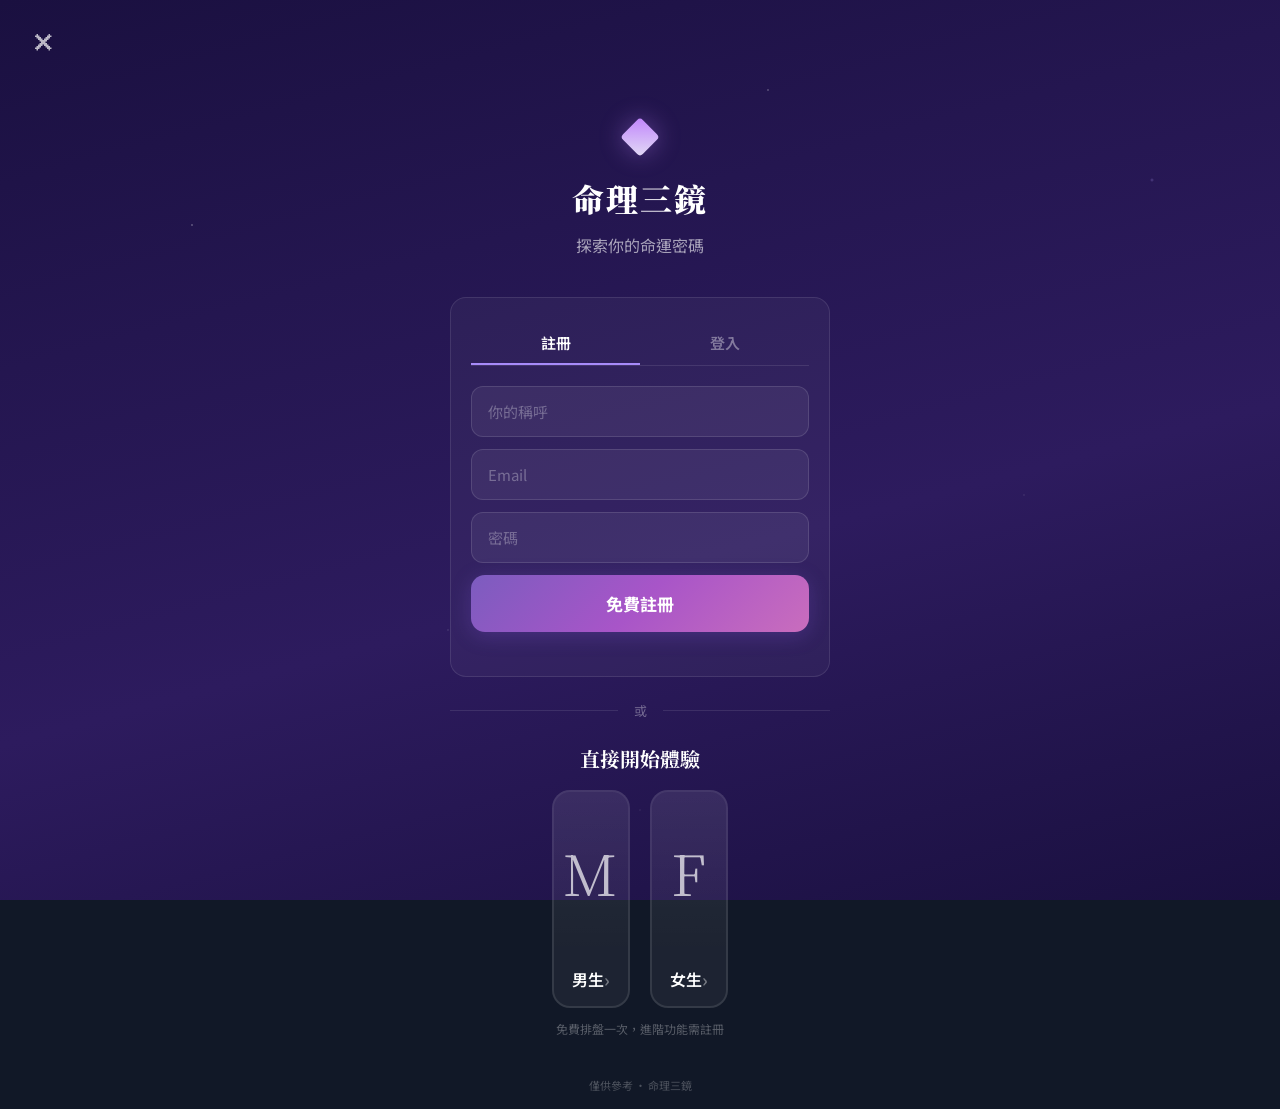
==== index.html @ 15473198 "Add password to auth, add 大運/流年 deep analysis options - Register: name + email + password (min 6 cha" ====
<!doctype html>
<html lang="zh-TW">
  <head>
    <meta charset="UTF-8" />
    <link rel="icon" href="data:image/svg+xml,<svg xmlns='http://www.w3.org/2000/svg' viewBox='0 0 100 100'><text y='.9em' font-size='90'>✦</text></svg>" />
    <meta name="viewport" content="width=device-width, initial-scale=1.0" />
    <title>命理三鏡 — 引導模式測試</title>
    <script type="module" crossorigin src="./assets/wizard-9qlATmD0.js"></script>
    <link rel="stylesheet" crossorigin href="./assets/wizard-CxkNSpQx.css">
  </head>
  <body>
    <div id="wizard-root"></div>
  </body>
</html>
---- assets/wizard-CxkNSpQx.css ----
@import "https://fonts.googleapis.com/css2?family=Noto+Serif+TC:wght@400;600;700;900&family=Noto+Sans+TC:wght@300;400;500;700&display=swap";*,:before,:after{box-sizing:border-box;margin:0;padding:0}:root{--bg:#111827;--surface:#161e30e6;--surface2:#1c253acc;--surface3:#232d41b3;--border:#94856926;--border-hover:#9485694d;--border-active:#c4af8266;--gold:#c4af82;--gold-light:#ddd0a8;--gold-dark:#8a7c5a;--text:#d6d0c4;--text-dim:#a09888;--text-muted:#706860;--text-faint:#4d463e;--teal:#7a9e8e;--red:#c97070;--purple:#8e7eaa;--font-serif:"Noto Serif TC", serif;--font-sans:"Noto Sans TC", sans-serif}body{font-family:var(--font-sans);background:var(--bg);color:var(--text);min-height:100vh;overflow-x:hidden}#root{background:linear-gradient(170deg,#111827 0%,#151c2c 50%,#18202e 100%);min-height:100vh}button{font-family:var(--font-sans);cursor:pointer}textarea,input{font-family:var(--font-sans)}@keyframes spin{to{transform:rotate(360deg)}}@keyframes pulse{0%,to{opacity:.6}50%{opacity:1}}@keyframes barMove{0%{left:-30%}to{left:100%}}@keyframes fadeIn{0%{opacity:0;transform:translateY(16px)}to{opacity:1;transform:translateY(0)}}@keyframes float{0%,to{transform:translateY(0)}50%{transform:translateY(-6px)}}::-webkit-scrollbar{width:6px}::-webkit-scrollbar-track{background:0 0}::-webkit-scrollbar-thumb{background:#94856933;border-radius:3px}::-webkit-scrollbar-thumb:hover{background:#94856959}.wizard{flex-direction:column;min-height:100vh;display:flex;position:relative;overflow:hidden}.wizard-bg{z-index:0;background:linear-gradient(165deg,#1a1040 0%,#241650 30%,#2d1b5e 60%,#1a1040 100%);position:fixed;inset:0}.wizard-bg:before{content:"";pointer-events:none;background:radial-gradient(1.5px 1.5px at 15% 25%,#fff6 0%,#0000 100%),radial-gradient(1px 1px at 35% 70%,#ffffff40 0%,#0000 100%),radial-gradient(1.5px 1.5px at 60% 10%,#ffffff59 0%,#0000 100%),radial-gradient(1px 1px at 80% 55%,#fff3 0%,#0000 100%),radial-gradient(1px 1px at 50% 90%,#ffffff26 0%,#0000 100%),radial-gradient(2px 2px at 90% 20%,#b4a0ff4d 0%,#0000 100%);position:absolute;inset:0}.wizard-header{z-index:1;justify-content:space-between;align-items:center;padding:16px 24px;display:flex;position:relative}.wizard-back{color:#ffffffb3;cursor:pointer;background:0 0;border:none;width:40px;padding:8px;font-size:24px;transition:color .2s}.wizard-back:hover{color:#fff}.wizard-logo{font-family:var(--font-serif);letter-spacing:6px;color:#fff;font-size:18px;font-weight:600}.wizard-menu{text-align:right;width:40px}.wizard-progress{z-index:1;justify-content:center;align-items:center;gap:0;padding:8px 40px 16px;display:flex;position:relative}.wizard-progress-track{background:#ffffff26;border-radius:2px;flex:1;max-width:400px;height:3px;position:relative;overflow:hidden}.wizard-progress-fill{background:linear-gradient(90deg,#a78bfa,#c084fc);border-radius:2px;height:100%;transition:width .5s;position:absolute;top:0;left:0}.wizard-progress-labels{justify-content:space-between;max-width:400px;margin:8px auto 0;padding:0 40px;display:flex}.wizard-progress-label{color:#fff6;font-size:11px;transition:color .3s}.wizard-progress-label.active{color:#ffffffd9}.wizard-step-counter{color:#ffffff80;background:#ffffff14;border-radius:12px;padding:3px 10px;font-size:12px;position:absolute;top:8px;right:40px}.wizard-content{z-index:1;flex-direction:column;flex:1;align-items:center;padding:24px;animation:.4s wizardFadeIn;display:flex;position:relative}@keyframes wizardFadeIn{0%{opacity:0;transform:translateY(20px)}to{opacity:1;transform:translateY(0)}}.wizard-question{font-family:var(--font-serif);color:#fff;text-align:center;margin-bottom:32px;font-size:24px;font-weight:700;line-height:1.5}.wizard-subtitle{color:#ffffff8c;text-align:center;margin-top:-20px;margin-bottom:28px;font-size:14px}.wizard-options{flex-direction:column;gap:12px;width:100%;max-width:500px;display:flex}.wizard-option{color:#fff;cursor:pointer;background:#ffffff0f;border:1.5px solid #ffffff1a;border-radius:14px;align-items:center;gap:14px;padding:16px 20px;font-size:16px;transition:all .25s;display:flex}.wizard-option:hover{background:#ffffff1a;border-color:#a08cff66}.wizard-option.selected{background:#7864dc26;border-color:#a08cff99;box-shadow:0 0 20px #7864dc26}.wizard-option-icon{text-align:center;flex-shrink:0;width:32px;font-size:22px}.wizard-option-text{flex:1;font-weight:500}.wizard-option-arrow{color:#ffffff4d;font-size:18px;transition:transform .2s}.wizard-option:hover .wizard-option-arrow{color:#fff9;transform:translate(3px)}.wizard-gender-cards{justify-content:center;gap:20px;max-width:500px;display:flex}.wizard-gender-card{cursor:pointer;background:#ffffff0d;border:2px solid #ffffff1a;border-radius:18px;flex:1;max-width:200px;transition:all .3s;overflow:hidden}.wizard-gender-card:hover{border-color:#a08cff80;transform:translateY(-2px)}.wizard-gender-card.selected{border-color:#a08cffb3;box-shadow:0 4px 24px #7864dc40}.wizard-gender-label{color:#fff;justify-content:space-between;align-items:center;padding:14px 18px;font-size:16px;font-weight:600;display:flex}.wizard-gender-label span:last-child{color:#fff6;font-size:18px}.wizard-date-row{justify-content:center;gap:12px;width:100%;max-width:400px;display:flex}.wizard-select-wrap{flex:1;position:relative}.wizard-select-wrap label{color:#ffffff73;text-align:center;margin-bottom:6px;font-size:12px;display:block}.wizard-select{color:#fff;text-align:center;cursor:pointer;appearance:none;background:#ffffff14;border:1.5px solid #ffffff26;border-radius:12px;width:100%;padding:14px 12px;font-size:16px;transition:border-color .2s}.wizard-select:focus{border-color:#a08cff80;outline:none}.wizard-select option{color:#fff;background:#2d1b5e}.wizard-hint{background:#ffffff0f;border-radius:12px;align-items:flex-start;gap:12px;width:100%;max-width:500px;margin-bottom:24px;padding:14px 18px;display:flex}.wizard-hint-icon{flex-shrink:0;font-size:28px}.wizard-hint-text{color:#ffffffa6;font-size:13px;line-height:1.6}.wizard-time-grid{grid-template-columns:repeat(3,1fr);gap:10px;width:100%;max-width:420px;display:grid}.wizard-time-btn{color:#fff;text-align:center;cursor:pointer;background:#ffffff0f;border:1.5px solid #ffffff1a;border-radius:12px;padding:14px 8px;font-size:14px;transition:all .2s}.wizard-time-btn:hover{background:#ffffff1a;border-color:#a08cff66}.wizard-time-btn.selected{background:#7864dc26;border-color:#a08cff99}.wizard-time-btn .shichen{font-size:16px;font-weight:600}.wizard-time-btn .hours{color:#fff6;margin-top:3px;font-size:11px}.wizard-cta{color:#fff;cursor:pointer;text-align:center;background:linear-gradient(135deg,#7c5cbf,#a855c8,#c96dbd);border:none;border-radius:14px;width:100%;max-width:500px;margin-top:auto;margin-bottom:24px;padding:16px;font-size:17px;font-weight:700;transition:all .3s;box-shadow:0 4px 20px #7850c84d}.wizard-cta:hover{transform:translateY(-1px);box-shadow:0 6px 30px #7850c873}.wizard-cta:disabled{opacity:.4;cursor:not-allowed;box-shadow:none;transform:none}.wizard-cta-secondary{color:#ffffff80;cursor:pointer;background:0 0;border:none;margin-bottom:16px;padding:12px;font-size:15px}.wizard-cta-secondary:hover{color:#fffc}.wizard-welcome{z-index:1;text-align:center;flex-direction:column;flex:1;align-items:center;padding:40px 24px 24px;display:flex;position:relative}.wizard-welcome-icon{margin-bottom:24px;font-size:48px;animation:4s ease-in-out infinite float}.wizard-welcome h1{font-family:var(--font-serif);color:#fff;letter-spacing:2px;margin-bottom:12px;font-size:32px;font-weight:900}.wizard-welcome .tagline{color:#fff9;margin-bottom:40px;font-size:16px}.wizard-badges{gap:16px;margin-bottom:48px;display:flex}.wizard-badge{color:#ffffffa6;background:#ffffff0f;border-radius:20px;align-items:center;gap:6px;padding:8px 16px;font-size:13px;display:flex}.wizard-badge-icon{color:#a78bfa;font-size:14px}.wizard-loading{text-align:center;flex-direction:column;justify-content:center;align-items:center;gap:24px;padding-top:80px;display:flex}.wizard-loading-anim{width:120px;height:120px;position:relative}.wizard-loading-ring{border:2px solid #a08cff26;border-top-color:#a78bfa;border-radius:50%;animation:1.5s linear infinite spin;position:absolute;inset:0}.wizard-loading-ring:nth-child(2){border-top-color:#c084fc;animation-duration:2s;animation-direction:reverse;inset:12px}.wizard-loading-ring:nth-child(3){border-top-color:#e879a8;animation-duration:2.5s;inset:24px}.wizard-loading-star{justify-content:center;align-items:center;font-size:28px;animation:2s ease-in-out infinite pulse;display:flex;position:absolute;inset:36px}.wizard-loading-text{color:#ffffffb3;font-size:16px;animation:2s ease-in-out infinite pulse}.wizard-loading-step{color:#fff6;font-size:13px}.wizard-result{width:100%;max-width:700px;margin:0 auto}.wizard-result-card{background:#ffffff0f;border:1px solid #ffffff1a;border-radius:16px;margin-bottom:16px;padding:24px;animation:.5s wizardFadeIn}.wizard-result-card h3{font-family:var(--font-serif);color:#c4b5fd;align-items:center;gap:8px;margin-bottom:16px;font-size:18px;display:flex}.wizard-result-text{color:#fffc;white-space:pre-wrap;font-size:15px;line-height:1.8}.wizard-result-actions{flex-wrap:wrap;gap:12px;margin-top:24px;display:flex}.wizard-result-btn{cursor:pointer;border-radius:12px;padding:12px 24px;font-size:14px;font-weight:600;transition:all .2s}.wizard-result-btn.primary{color:#fff;background:linear-gradient(135deg,#7c5cbf,#a855c8);border:none}.wizard-result-btn.secondary{color:#ffffffbf;background:#ffffff0f;border:1px solid #ffffff26}.wizard-result-btn:hover{transform:translateY(-1px)}.wizard-chat{box-sizing:border-box;width:100%;max-width:700px;margin:0 auto;overflow:hidden}.wizard-chat-messages{flex-direction:column;gap:12px;max-height:300px;margin-bottom:16px;padding:4px;display:flex;overflow-y:auto}.wizard-chat-msg{border-radius:14px;max-width:85%;padding:12px 16px;font-size:14px;line-height:1.6}.wizard-chat-msg.user{color:#fff;background:#7864dc33;border:1px solid #a08cff33;align-self:flex-end}.wizard-chat-msg.assistant{color:#ffffffd9;white-space:pre-wrap;background:#ffffff0f;border:1px solid #ffffff14;align-self:flex-start}.wizard-chat-input{box-sizing:border-box;gap:8px;width:100%;display:flex}.wizard-chat-input input{color:#fff;background:#ffffff0f;border:1.5px solid #ffffff1f;border-radius:12px;flex:1;min-width:0;padding:14px 18px;font-size:15px}.wizard-chat-input input:focus{border-color:#a08cff66;outline:none}.wizard-chat-input input::placeholder{color:#ffffff4d}.wizard-chat-input button{white-space:nowrap;color:#fff;cursor:pointer;background:linear-gradient(135deg,#7c5cbf,#a855c8);border:none;border-radius:12px;flex-shrink:0;padding:14px 20px;font-size:15px}.wizard-chat-input button:disabled{opacity:.4}.wizard-input{color:#fff;text-align:center;background:#ffffff14;border:1.5px solid #ffffff26;border-radius:12px;width:100%;max-width:400px;padding:14px 18px;font-size:16px}.wizard-input:focus{border-color:#a08cff80;outline:none}.wizard-input::placeholder{color:#ffffff4d}.wizard-system-cards{grid-template-columns:1fr 1fr;gap:12px;width:100%;max-width:420px;display:grid}.wizard-system-card{text-align:center;cursor:pointer;background:#ffffff0f;border:1.5px solid #ffffff1a;border-radius:14px;padding:20px 16px;transition:all .25s}.wizard-system-card:hover{background:#ffffff1a}.wizard-system-card.selected{background:#7864dc26;border-color:#a08cff99}.wizard-system-card .sys-icon{margin-bottom:8px;font-size:32px;display:block}.wizard-system-card .sys-name{color:#fff;font-size:15px;font-weight:600}.wizard-system-card .sys-desc{color:#fff6;margin-top:4px;font-size:11px}.wizard-confirm{width:100%;max-width:500px}.wizard-confirm-card{background:#ffffff0f;border:1px solid #ffffff1a;border-radius:16px;margin-bottom:24px;padding:24px}.wizard-confirm-row{border-bottom:1px solid #ffffff0f;justify-content:space-between;padding:10px 0;font-size:15px;display:flex}.wizard-confirm-row:last-child{border-bottom:none}.wizard-confirm-label{color:#ffffff73}.wizard-confirm-value{color:#fff;font-weight:600}.wizard-footer{z-index:1;text-align:center;color:#ffffff40;padding:16px;font-size:11px;position:relative}.mode-selector{z-index:1;flex-direction:column;justify-content:center;align-items:center;min-height:100vh;padding:40px 24px;display:flex;position:relative}.mode-selector-bg{z-index:0;background:linear-gradient(165deg,#111827 0%,#1a1040 50%,#151c2c 100%);position:fixed;inset:0}.mode-selector h1{font-family:var(--font-serif);color:#fff;z-index:1;margin-bottom:8px;font-size:28px;position:relative}.mode-selector .tagline{color:#ffffff80;z-index:1;margin-bottom:48px;font-size:14px;position:relative}.mode-cards{z-index:1;gap:24px;width:100%;max-width:600px;display:flex;position:relative}.mode-card{text-align:center;cursor:pointer;background:#ffffff0d;border:1.5px solid #ffffff1a;border-radius:20px;flex:1;padding:32px 24px;transition:all .3s}.mode-card:hover{background:#ffffff14;border-color:#a08cff66;transform:translateY(-4px)}.mode-card-icon{margin-bottom:16px;font-size:48px}.mode-card h3{font-family:var(--font-serif);color:#fff;margin-bottom:8px;font-size:18px}.mode-card p{color:#ffffff80;font-size:13px;line-height:1.6}.mode-card-tag{border-radius:12px;margin-top:16px;padding:4px 14px;font-size:11px;font-weight:600;display:inline-block}.mode-card-tag.classic{color:#7a9e8e;background:#7a9e8e26}.mode-card-tag.new{color:#a78bfa;background:#a08cff26}.mode-selector-logout{z-index:1;color:#ffffff59;cursor:pointer;background:0 0;border:none;margin-top:32px;font-size:13px;position:relative}.mode-selector-logout:hover{color:#fff9}.wizard-result-sections{flex-direction:column;gap:16px;display:flex}.wizard-section{background:#ffffff0d;border:1px solid #ffffff14;border-radius:16px;padding:20px 22px;animation:.4s both wizardFadeIn}.wizard-section:first-child{animation-delay:0s}.wizard-section:nth-child(2){animation-delay:80ms}.wizard-section:nth-child(3){animation-delay:.16s}.wizard-section:nth-child(4){animation-delay:.24s}.wizard-section:nth-child(5){animation-delay:.32s}.wizard-section-header{border-bottom:1px solid #ffffff14;margin-bottom:14px;padding-bottom:12px}.wizard-section-title{font-family:var(--font-serif);color:#e2daf5;letter-spacing:.5px;font-size:17px;font-weight:700}.wizard-section-body{color:#ffffffc7;white-space:pre-wrap;font-size:15px;line-height:1.85}.wizard-heban-promo{background:linear-gradient(135deg,#7864dc1a,#c864b414);border:1.5px solid #a08cff33;border-radius:16px;margin:24px 0;padding:24px}.wizard-heban-promo-header{align-items:flex-start;gap:14px;display:flex}.wizard-heban-promo-icon{color:#c084fc;flex-shrink:0;font-size:28px;animation:3s ease-in-out infinite pulse}.wizard-heban-promo-title{font-family:var(--font-serif);color:#fff;margin-bottom:6px;font-size:17px;font-weight:700}.wizard-heban-promo-desc{color:#ffffff8c;font-size:13px;line-height:1.5}.wizard-heban-form{margin-top:20px}.wizard-heban-label{color:#ffffffa6;margin-top:16px;margin-bottom:8px;font-size:13px;font-weight:600}.wizard-heban-label:first-child{margin-top:0}.wizard-heban-relations{flex-wrap:wrap;gap:8px;margin-bottom:8px;display:flex}.wizard-heban-rel-btn{color:#fffc;cursor:pointer;background:#ffffff0f;border:1.5px solid #ffffff1a;border-radius:10px;padding:10px 16px;font-size:14px;transition:all .2s}.wizard-heban-rel-btn:hover{background:#ffffff1a;border-color:#a08cff4d}.wizard-heban-rel-btn.selected{color:#fff;background:#7864dc26;border-color:#a08cff99}.wizard-heban-result{margin:24px 0;animation:.5s wizardFadeIn}.wizard-quick-questions{flex-direction:column;gap:10px;margin-bottom:20px;display:flex}.wizard-quick-q-btn{color:#ffffffd9;text-align:left;cursor:pointer;background:#ffffff0d;border:1.5px solid #ffffff1f;border-radius:12px;width:100%;padding:14px 18px;font-size:15px;transition:all .2s}.wizard-quick-q-btn:hover{color:#fff;background:#7864dc1f;border-color:#a08cff59}.wizard-quick-q-btn:disabled{opacity:.4;cursor:not-allowed}.wizard-quick-q-divider{color:#ffffff59;text-align:center;margin:12px 0 4px;font-size:13px;position:relative}.wizard-quick-q-divider:before,.wizard-quick-q-divider:after{content:"";background:#ffffff1a;width:28%;height:1px;position:absolute;top:50%}.wizard-quick-q-divider:before{left:0}.wizard-quick-q-divider:after{right:0}.wizard-quick-q-deep{background:#c8a0640f;border-color:#c8a06433;font-weight:600}.wizard-quick-q-deep:hover{background:#c8a0641f;border-color:#c8a06466}.wizard-quick-q-heban{background:#7864dc0f;border-color:#a08cff2e}.wizard-quick-q-heban:hover{background:#7864dc26;border-color:#a08cff66}.wizard-quick-q-toggle{color:#ffffff80;cursor:pointer;background:0 0;border:1px solid #ffffff26;border-radius:20px;margin:0 auto 16px;padding:8px 20px;font-size:13px;transition:all .2s;display:block}.wizard-quick-q-toggle:hover{color:#fffc;border-color:#a08cff59}.wizard-diamond{display:inline-block;position:relative}.wizard-diamond:before{content:"";background:linear-gradient(135deg,#c084fc,#e2daf5);border-radius:2px;width:12px;height:12px;display:inline-block;transform:rotate(45deg)}.wizard-welcome-icon.wizard-diamond{margin-bottom:24px;font-size:0}.wizard-welcome-icon.wizard-diamond:before{border-radius:4px;width:28px;height:28px;box-shadow:0 0 24px #c084fc66}.wizard-loading-star.wizard-diamond:before{border-radius:3px;width:18px;height:18px;animation:2s ease-in-out infinite pulse;box-shadow:0 0 16px #c084fc80}.wizard-heban-promo-icon.wizard-diamond{flex-shrink:0;justify-content:center;align-items:center;width:28px;height:28px;font-size:0;display:flex}.wizard-heban-promo-icon.wizard-diamond:before{border-radius:3px;width:16px;height:16px;box-shadow:0 0 12px #c084fc66}.wizard-gender-icon{color:#ffffffb3;width:100%;height:160px;font-size:56px;font-weight:300;font-family:var(--font-serif);letter-spacing:2px;background:linear-gradient(#ffffff0d,#0000);justify-content:center;align-items:center;display:flex}.wizard-welcome-auth{flex-direction:column;align-items:center;width:100%;max-width:380px;display:flex}.wizard-welcome-auth-card{background:#ffffff0a;border:1px solid #ffffff1a;border-radius:16px;width:100%;padding:24px 20px 20px}.wizard-welcome-auth-tabs{border-bottom:1px solid #ffffff1a;gap:0;margin-bottom:20px;display:flex}.wizard-welcome-auth-tab{color:#fff6;cursor:pointer;background:0 0;border:none;border-bottom:2px solid #0000;flex:1;padding:10px 0;font-size:15px;font-weight:600;transition:all .2s}.wizard-welcome-auth-tab.active{color:#fff;border-bottom-color:#a78bfa}.wizard-welcome-auth-tab:hover{color:#ffffffb3}.wizard-welcome-divider{align-items:center;gap:16px;width:100%;max-width:380px;margin:24px 0;display:flex}.wizard-welcome-divider:before,.wizard-welcome-divider:after{content:"";background:#ffffff1a;flex:1;height:1px}.wizard-welcome-divider span{color:#ffffff59;font-size:13px}.wizard-guest-note{color:#ffffff4d;text-align:center;margin-top:12px;font-size:12px}.wizard-user-greeting{color:#fff9;align-items:center;gap:12px;margin-bottom:20px;font-size:14px;display:flex}.wizard-logout-link{color:#ffffff59;cursor:pointer;background:0 0;border:none;font-size:12px;text-decoration:underline}.wizard-logout-link:hover{color:#fff9}.wizard-auth-overlay{-webkit-backdrop-filter:blur(4px);backdrop-filter:blur(4px);z-index:100;background:#0009;justify-content:center;align-items:center;padding:24px;animation:.25s wizardFadeIn;display:flex;position:fixed;inset:0}.wizard-auth-modal{background:linear-gradient(165deg,#241650,#1a1040);border:1.5px solid #ffffff1f;border-radius:20px;width:100%;max-width:380px;padding:36px 28px 28px;position:relative;box-shadow:0 20px 60px #00000080}.wizard-auth-close{color:#fff6;cursor:pointer;background:0 0;border:none;font-size:18px;position:absolute;top:14px;right:16px}.wizard-auth-close:hover{color:#ffffffb3}.wizard-auth-title{font-family:var(--font-serif);color:#fff;text-align:center;margin-bottom:8px;font-size:20px;font-weight:700}.wizard-auth-subtitle{color:#ffffff80;text-align:center;margin-bottom:24px;font-size:13px;line-height:1.5}.wizard-auth-input{color:#fff;box-sizing:border-box;background:#ffffff0f;border:1.5px solid #ffffff1f;border-radius:12px;width:100%;margin-bottom:12px;padding:14px 16px;font-size:15px}.wizard-auth-input:focus{border-color:#a08cff80;outline:none}.wizard-auth-input::placeholder{color:#ffffff4d}.wizard-auth-error{color:#f87171;text-align:center;margin-bottom:8px;font-size:13px}.wizard-auth-switch{color:#ffffff73;cursor:pointer;background:0 0;border:none;margin:16px auto 0;font-size:13px;display:block}.wizard-auth-switch:hover{color:#ffffffbf}@media (width<=600px){.wizard-content{padding:16px}.wizard-gender-cards{gap:12px}.wizard-gender-icon{height:100px;font-size:44px}.wizard-question{margin-bottom:20px;font-size:20px}.wizard-time-grid{grid-template-columns:repeat(2,1fr)}.mode-cards{flex-direction:column}.wizard-system-cards{grid-template-columns:1fr}.wizard-welcome h1{font-size:26px}.wizard-chat,.wizard-chat-input{box-sizing:border-box;width:100%}.wizard-chat-input input{min-width:0;padding:12px 14px;font-size:14px}.wizard-chat-input button{white-space:nowrap;flex-shrink:0;padding:12px 14px;font-size:14px}.wizard-section{padding:16px}.wizard-section-title{font-size:15px}.wizard-section-body{font-size:14px;line-height:1.75}.wizard-heban-promo{padding:16px}.wizard-heban-relations{gap:6px}.wizard-heban-rel-btn{padding:8px 12px;font-size:13px}.wizard-date-row{gap:8px}.wizard-select{padding:12px 8px;font-size:14px}.wizard-result-actions{flex-direction:column;gap:8px}.wizard-result-btn{text-align:center;width:100%}.wizard-cta{margin-bottom:16px}.wizard-header{padding:12px 16px}.wizard-logo{letter-spacing:4px;font-size:16px}}
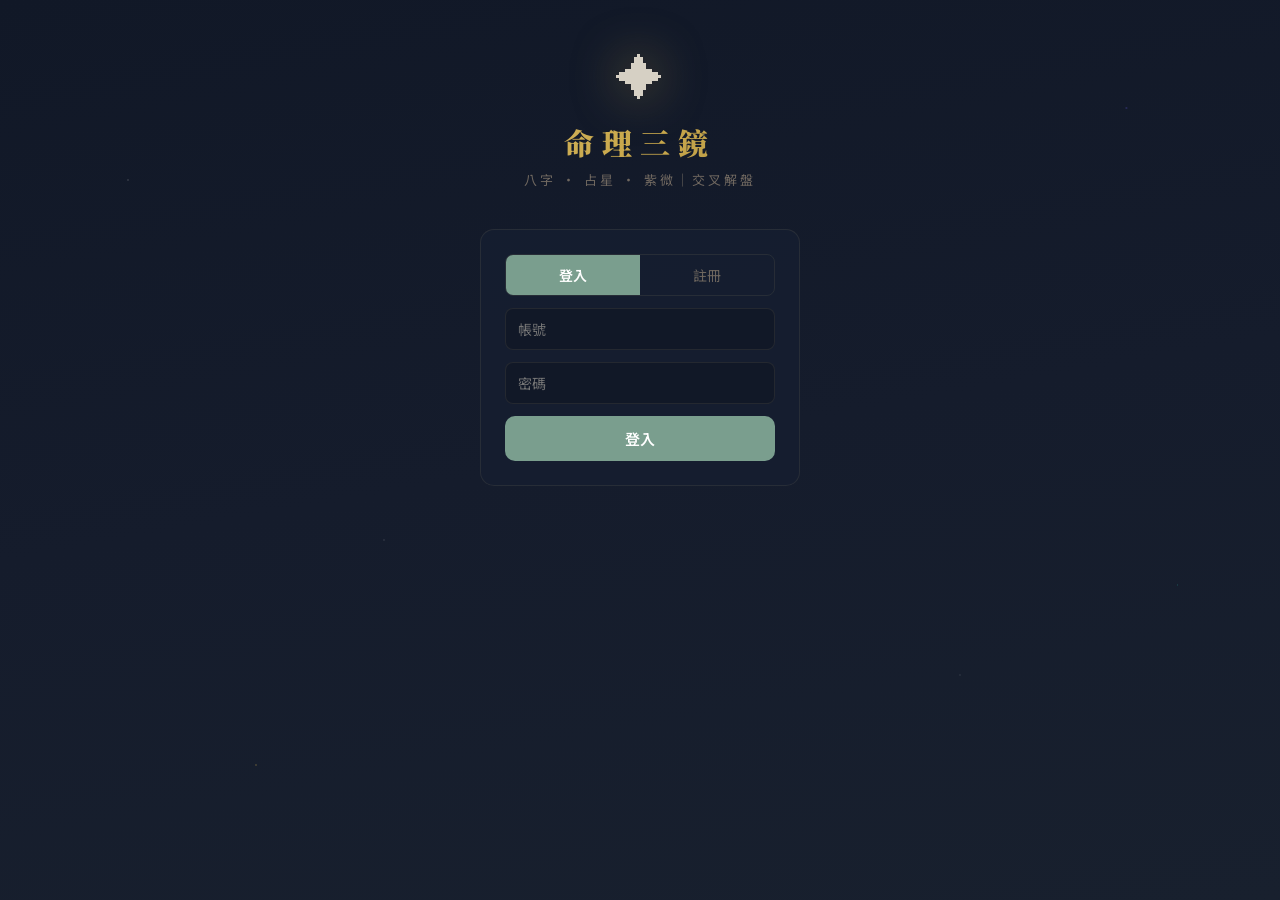
==== commit 7646f69e: "UI: 直接開始體驗放上方，登入/註冊移到下方" ====
--- a/index.html
+++ b/index.html
@@ -4,11 +4,13 @@
     <meta charset="UTF-8" />
     <link rel="icon" href="data:image/svg+xml,<svg xmlns='http://www.w3.org/2000/svg' viewBox='0 0 100 100'><text y='.9em' font-size='90'>✦</text></svg>" />
     <meta name="viewport" content="width=device-width, initial-scale=1.0" />
-    <title>命理三鏡 — 引導模式測試</title>
-    <script type="module" crossorigin src="./assets/wizard-9qlATmD0.js"></script>
-    <link rel="stylesheet" crossorigin href="./assets/wizard-CxkNSpQx.css">
+    <title>命理三鏡 — AI 交叉解盤</title>
+    <script type="module" crossorigin src="./assets/main-CVo77Y23.js"></script>
+    <link rel="modulepreload" crossorigin href="./assets/jsx-runtime-CtKVrz-v.js">
+    <link rel="stylesheet" crossorigin href="./assets/jsx-runtime-BpaBfale.css">
+    <link rel="stylesheet" crossorigin href="./assets/main-h3Bcnb9C.css">
   </head>
   <body>
-    <div id="wizard-root"></div>
+    <div id="root"></div>
   </body>
 </html>
--- a/assets/jsx-runtime-BpaBfale.css
+++ b/assets/jsx-runtime-BpaBfale.css
@@ -0,0 +1 @@
+@import "https://fonts.googleapis.com/css2?family=Noto+Serif+TC:wght@400;600;700;900&family=Noto+Sans+TC:wght@300;400;500;700&display=swap";*,:before,:after{box-sizing:border-box;margin:0;padding:0}:root{--bg:#111827;--surface:#161e30e6;--surface2:#1c253acc;--surface3:#232d41b3;--border:#94856926;--border-hover:#9485694d;--border-active:#c4af8266;--gold:#c4af82;--gold-light:#ddd0a8;--gold-dark:#8a7c5a;--text:#d6d0c4;--text-dim:#a09888;--text-muted:#706860;--text-faint:#4d463e;--teal:#7a9e8e;--red:#c97070;--purple:#8e7eaa;--font-serif:"Noto Serif TC", serif;--font-sans:"Noto Sans TC", sans-serif}body{font-family:var(--font-sans);background:var(--bg);color:var(--text);min-height:100vh;overflow-x:hidden}#root{background:linear-gradient(170deg,#111827 0%,#151c2c 50%,#18202e 100%);min-height:100vh}button{font-family:var(--font-sans);cursor:pointer}textarea,input{font-family:var(--font-sans)}@keyframes spin{to{transform:rotate(360deg)}}@keyframes pulse{0%,to{opacity:.6}50%{opacity:1}}@keyframes barMove{0%{left:-30%}to{left:100%}}@keyframes fadeIn{0%{opacity:0;transform:translateY(16px)}to{opacity:1;transform:translateY(0)}}@keyframes float{0%,to{transform:translateY(0)}50%{transform:translateY(-6px)}}::-webkit-scrollbar{width:6px}::-webkit-scrollbar-track{background:0 0}::-webkit-scrollbar-thumb{background:#94856933;border-radius:3px}::-webkit-scrollbar-thumb:hover{background:#94856959}
--- a/assets/main-h3Bcnb9C.css
+++ b/assets/main-h3Bcnb9C.css
@@ -0,0 +1 @@
+.mode-toggle{border:1px solid var(--border);border-radius:10px;gap:0;margin-bottom:16px;display:flex;overflow:hidden}.mode-btn{color:var(--text-muted);cursor:pointer;background:0 0;border:none;flex:1;padding:12px;font-size:14px;font-weight:600}.mode-btn.active{background:var(--teal);color:#fff}.auto-calc-section{margin-bottom:16px}.birth-form{grid-template-columns:1fr 1fr 1fr;gap:10px;margin:12px 0;display:grid}.birth-row{flex-direction:column;gap:4px;display:flex}.birth-row.birth-time-row,.birth-row.birth-full-row{grid-column:1/-1}.birth-row label{color:var(--text-muted);font-size:12px;font-weight:600}.birth-row input,.birth-row select{border:1px solid var(--border);background:var(--surface);color:var(--text);box-sizing:border-box;-moz-appearance:textfield;border-radius:8px;width:100%;padding:10px;font-size:14px}.birth-row input::-webkit-outer-spin-button{-webkit-appearance:none;margin:0}.birth-row input::-webkit-inner-spin-button{-webkit-appearance:none;margin:0}button{transition:all .15s}button:active:not(:disabled){opacity:.8;transform:scale(.95)}.app{min-height:100vh;position:relative}.bg-pattern{pointer-events:none;z-index:0;background:radial-gradient(1px 1px at 10% 20%,#ffffff59 0%,#0000 100%),radial-gradient(1px 1px at 30% 60%,#ffffff40 0%,#0000 100%),radial-gradient(1px 1px at 55% 15%,#fff6 0%,#0000 100%),radial-gradient(1px 1px at 75% 75%,#fff3 0%,#0000 100%),radial-gradient(1.5px 1.5px at 20% 85%,#c9a84c66 0%,#0000 100%),radial-gradient(1.5px 1.5px at 88% 12%,#6b5ce759 0%,#0000 100%),radial-gradient(1px 1px at 45%,#ffffff26 0%,#0000 100%),radial-gradient(1px 1px at 92% 65%,#2dd4bf4d 0%,#0000 100%);position:fixed;inset:0}.content{z-index:1;max-width:760px;margin:0 auto;padding:0 20px;position:relative}.header{text-align:center;z-index:1;padding:40px 20px 20px;position:relative}.header-icon{filter:drop-shadow(0 0 24px #c9a84c80);margin-bottom:10px;font-size:48px;animation:3s ease-in-out infinite float;display:block}.header h1{font-family:var(--font-serif);letter-spacing:8px;background:linear-gradient(135deg,#e8d48b,#c9a84c,#8a7333);-webkit-text-fill-color:transparent;-webkit-background-clip:text;margin:0 0 6px;font-size:30px;font-weight:900}.header .tagline{color:var(--text-muted);letter-spacing:3px;font-size:13px}.nav-tabs{background:var(--surface);z-index:1;border-radius:12px;gap:4px;max-width:420px;margin:16px auto 24px;padding:4px;display:flex;position:relative}.nav-tab{color:var(--text-muted);background:0 0;border:none;border-radius:9px;flex:1;justify-content:center;align-items:center;gap:6px;padding:10px 16px;font-size:14px;font-weight:500;transition:all .25s;display:flex}.nav-tab:hover{color:var(--text-dim);background:#c9a84c0d}.nav-tab.active{background:var(--surface3);color:var(--gold);box-shadow:0 2px 8px #0003}.nav-tab .tab-icon{font-size:16px}.nav-tab .badge{color:var(--gold);text-align:center;background:#c9a84c33;border-radius:8px;min-width:18px;padding:1px 6px;font-size:10px}.upload-section{animation:.4s fadeIn}.instruction{text-align:center;color:var(--text);margin-bottom:4px;font-size:15px;font-weight:500}.sub-instruction{text-align:center;color:var(--text-muted);margin-bottom:20px;font-size:12px}.drop-zone{border:2px dashed var(--border-hover);text-align:center;cursor:pointer;background:#c9a84c08;border-radius:16px;padding:36px 20px;transition:all .3s}.drop-zone:hover,.drop-zone.active{border-color:var(--gold);background:#c9a84c0f}.drop-zone .drop-icon{margin-bottom:10px;font-size:36px}.drop-zone .drop-text{color:var(--gold);margin-bottom:4px;font-size:14px}.drop-zone .drop-hint{color:var(--text-muted);font-size:11px}.previews{gap:10px;margin-top:16px;padding-bottom:6px;display:flex;overflow-x:auto}.preview-card{border:1px solid var(--border);background:var(--surface2);border-radius:10px;flex-shrink:0;width:90px;position:relative;overflow:hidden}.preview-card img{object-fit:cover;width:100%;height:100px;display:block}.preview-card .name{color:var(--text-muted);text-align:center;white-space:nowrap;text-overflow:ellipsis;padding:4px 6px;font-size:9px;overflow:hidden}.system-selector{justify-content:center;gap:10px;margin:12px 0;display:flex}.system-btn{border:2px solid var(--border);background:var(--surface);color:var(--text-muted);cursor:pointer;border-radius:12px;padding:10px 20px;font-size:15px;transition:all .2s}.system-btn:hover{border-color:var(--teal);color:var(--text)}.system-btn.active{border-color:var(--teal);color:var(--teal);background:#4cc9b01f;font-weight:600}.preview-card .remove-btn{width:20px;height:20px;color:var(--red);background:#000000b3;border:none;border-radius:50%;justify-content:center;align-items:center;font-size:10px;display:flex;position:absolute;top:3px;right:3px}.correction-section{margin-top:12px}.correction-input{border:1px solid var(--border);background:var(--surface);width:100%;color:var(--text);resize:vertical;box-sizing:border-box;border-radius:8px;padding:10px 12px;font-family:inherit;font-size:13px}.correction-input::placeholder{color:var(--text-muted);opacity:.6}.correction-input:focus{border-color:var(--teal);outline:none}.analyze-btn{background:linear-gradient(135deg, var(--gold), var(--gold-dark));width:100%;color:var(--bg);letter-spacing:2px;border:none;border-radius:12px;justify-content:center;align-items:center;gap:8px;margin-top:20px;padding:14px 28px;font-size:16px;font-weight:700;transition:transform .2s,box-shadow .2s;display:flex;box-shadow:0 4px 20px #c9a84c4d}.analyze-btn:hover{transform:translateY(-1px);box-shadow:0 6px 28px #c9a84c66}.analyze-btn:active{transform:translateY(0)}.time-inputs{align-items:center;gap:6px;max-width:160px;display:flex}.time-inputs input{text-align:center;flex:1;min-width:0}.time-sep{color:var(--gold);flex-shrink:0;font-size:18px;font-weight:700}.auto-system-selector{grid-template-columns:1fr 1fr;gap:8px;margin:16px 0 8px;display:grid}.auto-system-selector .system-btn{width:100%}.loading-section{text-align:center;padding:50px 20px;animation:.4s fadeIn}.spinner{border:3px solid #c9a84c26;border-top-color:var(--gold);border-radius:50%;width:44px;height:44px;margin:0 auto 20px;animation:1s linear infinite spin}.loading-text{color:var(--gold);margin-bottom:16px;font-size:15px;animation:2s ease-in-out infinite pulse}.status-done{color:var(--teal);margin-right:6px}.status-analyzing{border:2px solid #c9a84c33;border-top-color:var(--gold);vertical-align:middle;border-radius:50%;width:14px;height:14px;margin-right:6px;animation:1s linear infinite spin;display:inline-block}.analyzing-dots{color:var(--gold);gap:3px;margin-left:8px;font-size:13px;display:inline-flex}.analyzing-dots .dot{background:var(--gold);border-radius:50%;width:4px;height:4px;animation:1.4s ease-in-out infinite dotBounce}.analyzing-dots .dot:nth-child(2){animation-delay:.2s}.analyzing-dots .dot:nth-child(3){animation-delay:.4s}@keyframes dotBounce{0%,80%,to{opacity:.3;transform:scale(.8)}40%{opacity:1;transform:scale(1.2)}}.inline-loading{background:#c9a84c0f;border:1px solid #c9a84c26;border-radius:12px;justify-content:center;align-items:center;gap:12px;margin:12px 0;padding:16px;display:flex}.spinner-small{border:2px solid #c9a84c26;border-top-color:var(--gold);border-radius:50%;flex-shrink:0;width:22px;height:22px;animation:1s linear infinite spin}.loading-text-small{color:var(--gold);font-size:14px;animation:2s ease-in-out infinite pulse}.loading-bar{background:#c9a84c1a;border-radius:3px;width:180px;height:3px;margin:0 auto;position:relative;overflow:hidden}.loading-bar-inner{background:linear-gradient(90deg, transparent, var(--gold), transparent);border-radius:3px;width:30%;height:100%;animation:1.5s ease-in-out infinite barMove;position:absolute}.error-card{text-align:center;max-width:480px;color:var(--red);background:#f8717114;border:1px solid #f8717140;border-radius:12px;margin:20px auto;padding:20px;font-size:13px}.retry-btn{color:var(--red);background:0 0;border:1px solid #f8717166;border-radius:8px;margin-top:14px;padding:8px 24px;font-size:13px}.result-section{padding-bottom:40px;animation:.5s fadeIn}.result-badge{color:var(--teal);letter-spacing:1px;background:#2dd4bf1f;border-radius:16px;margin-bottom:20px;padding:4px 14px;font-size:12px;display:inline-block}.result-content{background:var(--surface);border:1px solid var(--border);border-radius:14px;padding:24px 20px}.result-content h2{font-family:var(--font-serif);color:var(--gold-light);border-bottom:1px solid var(--border);margin:24px 0 12px;padding-bottom:6px;font-size:18px;font-weight:700}.result-content h2:first-child{margin-top:0}.result-content h3{font-family:var(--font-serif);color:var(--text);margin:16px 0 8px;font-size:15px;font-weight:600}.result-content p{color:var(--text-dim);margin:0 0 8px;font-size:13px;line-height:1.85}.result-content strong{color:var(--text);font-weight:500}.result-content ul{margin:6px 0 10px;padding-left:18px}.result-content li{color:var(--text-dim);margin-bottom:3px;font-size:13px;line-height:1.85}.result-content hr{border:none;border-top:1px solid var(--border);margin:20px 0}.action-row{gap:10px;margin:16px 0;display:flex}.detail-btn,.add-chart-btn,.cross-btn{border:2px solid var(--border);background:var(--surface);color:var(--text);cursor:pointer;border-radius:10px;flex:1;padding:12px;font-size:14px;font-weight:600;transition:all .2s}.detail-btn{border-color:var(--purple,#9b59b6);color:var(--purple,#9b59b6);background:#9b59b614}.detail-btn:hover{background:#9b59b626}.detail-btn:disabled{opacity:.5;cursor:wait}.add-chart-btn:hover{border-color:var(--teal);color:var(--teal)}.cross-btn{border-color:var(--gold);color:var(--gold);background:#c9a84c14}.cross-btn:hover{background:#c9a84c26}.result-block{border:1px solid var(--border);border-radius:10px;margin-bottom:12px;overflow:hidden}.result-block[open]{border-color:var(--teal)}.result-block-title{color:var(--teal);cursor:pointer;-webkit-user-select:none;user-select:none;justify-content:space-between;align-items:center;padding:12px 16px;font-size:15px;font-weight:700;list-style:none;display:flex}.result-block-title::-webkit-details-marker{display:none}.toggle-hint{opacity:.5;font-size:12px}.result-block[open] .toggle-hint:after{content:""}.result-block .result-content{padding:0 16px 16px}.save-btn{border:2px solid var(--gold);color:var(--gold);cursor:pointer;background:#c9a84c14;border-radius:10px;flex:1;padding:12px;font-size:14px;font-weight:600}.save-btn:hover{background:#c9a84c26}.saves-section{padding:16px 0}.save-user-row{gap:8px;margin-top:8px;display:flex}.save-user-row input{border:1px solid var(--border);background:var(--surface);color:var(--text);border-radius:8px;flex:1;padding:10px 12px;font-size:14px}.save-load-btn{background:var(--teal);color:#fff;cursor:pointer;border:none;border-radius:8px;padding:10px 16px;font-weight:600}.save-list{flex-direction:column;gap:10px;margin-top:16px;display:flex}.save-card{border:1px solid var(--border);background:var(--surface);cursor:pointer;border-radius:10px;padding:14px;transition:border-color .2s}.save-card:hover{border-color:var(--teal)}.save-card-title{color:var(--text);font-size:14px;font-weight:600}.save-card-time{color:var(--text-muted);margin:4px 0;font-size:12px}.save-card-preview{color:var(--text-muted);font-size:13px;line-height:1.4}.save-empty{text-align:center;color:var(--text-muted);padding:40px 0}.login-card{background:var(--surface);border:1px solid var(--border);border-radius:14px;flex-direction:column;gap:12px;max-width:320px;margin:20px auto;padding:24px;display:flex}.login-tabs{border:1px solid var(--border);border-radius:8px;gap:0;display:flex;overflow:hidden}.login-tabs button{color:var(--text-muted);cursor:pointer;background:0 0;border:none;flex:1;padding:10px;font-size:14px}.login-tabs button.active{background:var(--teal);color:#fff;font-weight:600}.login-card input{border:1px solid var(--border);background:var(--bg);color:var(--text);border-radius:8px;padding:10px 12px;font-size:14px}.login-btn{background:var(--teal);color:#fff;cursor:pointer;border:none;border-radius:10px;padding:12px;font-size:15px;font-weight:600}.login-btn:disabled{opacity:.5}.login-err{color:var(--red);text-align:center;font-size:13px}.logout-tab{opacity:.7;margin-left:auto!important;font-size:12px!important}.role-badge{border-radius:4px;margin-left:8px;padding:2px 8px;font-size:11px;display:inline-block}.role-badge.admin{color:var(--gold);background:#c9a84c26}.role-badge.user{color:var(--teal);background:#4cc9b026}.user-actions{gap:6px;margin-top:8px;display:flex}.user-actions button{border:1px solid var(--border);background:var(--surface);color:var(--text-muted);cursor:pointer;border-radius:6px;padding:5px 10px;font-size:12px}.user-actions button.danger{color:var(--red);border-color:var(--red)}.report-btn{border:1px dashed var(--red,#e74c3c);width:100%;color:var(--red,#e74c3c);cursor:pointer;opacity:.6;background:0 0;border-radius:8px;margin-top:8px;padding:8px;font-size:12px}.report-btn:hover{opacity:1}.feedback-issue{color:var(--red,#e74c3c);margin-top:6px;font-size:14px;line-height:1.5}.chat-section{border-top:1px solid var(--border);margin-top:24px;padding-top:16px}.chat-divider{text-align:center;color:var(--text-muted);margin-bottom:16px;font-size:14px}.chat-msg{margin-bottom:12px}.chat-msg.user .chat-label{color:var(--teal);margin-bottom:4px;font-size:11px;font-weight:600}.chat-msg.assistant .chat-label{color:var(--gold);margin-bottom:4px;font-size:11px;font-weight:600}.chat-bubble{border-radius:10px;padding:10px 14px;font-size:14px;line-height:1.6}.chat-msg.user .chat-bubble{background:#4cc9b01a;border:1px solid #4cc9b033}.chat-msg.assistant .chat-bubble{background:var(--surface);border:1px solid var(--border)}.chat-bubble.typing{color:var(--text-muted);font-style:italic}.chat-input-row{gap:8px;margin-top:12px;display:flex}.chat-input{border:1px solid var(--border);background:var(--surface);color:var(--text);border-radius:10px;flex:1;padding:10px 12px;font-family:inherit;font-size:14px}.chat-input:focus{border-color:var(--teal);outline:none}.chat-send{background:var(--teal);color:#fff;cursor:pointer;border:none;border-radius:10px;padding:10px 16px;font-size:16px}.chat-send:disabled{opacity:.4;cursor:not-allowed}.reset-btn{border:1px solid var(--border-hover);width:100%;color:var(--gold);letter-spacing:2px;background:0 0;border-radius:10px;margin-top:20px;padding:12px;font-size:14px;font-weight:500;display:block}.reset-btn:hover{background:#c9a84c0d}.kb-section{padding-bottom:40px;animation:.4s fadeIn}.kb-category{margin-bottom:20px}.kb-category-header{background:var(--surface);border:1px solid var(--border);cursor:pointer;border-radius:10px;justify-content:space-between;align-items:center;padding:12px 16px;transition:all .2s;display:flex}.kb-category-header:hover{border-color:var(--border-hover)}.kb-category-header .left{align-items:center;gap:10px;display:flex}.kb-category-header .icon{font-size:20px}.kb-category-header .title{font-family:var(--font-serif);color:var(--text);font-size:15px;font-weight:600}.kb-category-header .count{color:var(--text-muted);background:var(--surface2);border-radius:8px;padding:2px 8px;font-size:11px}.kb-category-header .arrow{color:var(--text-muted);font-size:12px;transition:transform .2s}.kb-category-header .arrow.open{transform:rotate(180deg)}.kb-entries{flex-direction:column;gap:8px;margin-top:8px;padding-left:16px;display:flex}.kb-entry{background:var(--surface2);border:1px solid var(--border);border-radius:10px;padding:12px 14px;position:relative}.kb-entry .entry-title{color:var(--gold-light);margin-bottom:4px;font-size:13px;font-weight:500}.kb-entry .entry-preview{color:var(--text-muted);text-overflow:ellipsis;-webkit-line-clamp:2;-webkit-box-orient:vertical;max-height:48px;font-size:12px;line-height:1.6;display:-webkit-box;overflow:hidden}.kb-entry .entry-actions{gap:4px;display:flex;position:absolute;top:10px;right:10px}.kb-entry .entry-actions button{width:24px;height:24px;color:var(--text-muted);background:#ffffff0d;border:none;border-radius:6px;justify-content:center;align-items:center;font-size:11px;transition:all .15s;display:flex}.kb-entry .entry-actions button:hover{color:var(--text);background:#ffffff1a}.kb-entry .entry-actions button.delete:hover{color:var(--red)}.kb-add-btn{border:1px dashed var(--border-hover);width:100%;color:var(--text-muted);background:0 0;border-radius:8px;justify-content:center;align-items:center;gap:6px;margin-top:8px;padding:8px;font-size:12px;transition:all .2s;display:flex}.kb-add-btn:hover{color:var(--gold);border-color:var(--gold);background:#c9a84c08}.modal-overlay{z-index:100;background:#000000b3;justify-content:center;align-items:center;padding:20px;animation:.2s fadeIn;display:flex;position:fixed;inset:0}.modal{background:var(--surface);border:1px solid var(--border-hover);border-radius:16px;width:100%;max-width:560px;max-height:80vh;padding:24px;overflow-y:auto}.modal h3{font-family:var(--font-serif);color:var(--gold-light);margin-bottom:16px;font-size:17px;font-weight:600}.modal label{color:var(--text-muted);margin-top:14px;margin-bottom:6px;font-size:12px;display:block}.modal label:first-of-type{margin-top:0}.modal input[type=text],.modal select{border:1px solid var(--border);background:var(--surface2);width:100%;color:var(--text);border-radius:8px;outline:none;padding:10px 12px;font-size:14px;transition:border-color .2s}.modal input[type=text]:focus,.modal select:focus,.modal textarea:focus{border-color:var(--gold)}.modal textarea{border:1px solid var(--border);background:var(--surface2);width:100%;color:var(--text);resize:vertical;border-radius:8px;outline:none;min-height:180px;padding:10px 12px;font-size:13px;line-height:1.7;transition:border-color .2s}.modal-actions{justify-content:flex-end;gap:10px;margin-top:20px;display:flex}.modal-actions .cancel-btn{border:1px solid var(--border);color:var(--text-muted);background:0 0;border-radius:8px;padding:8px 20px;font-size:13px}.modal-actions .save-btn{background:linear-gradient(135deg, var(--gold), var(--gold-dark));color:var(--bg);border:none;border-radius:8px;padding:8px 20px;font-size:13px;font-weight:600}.settings-section{padding-bottom:40px;animation:.4s fadeIn}.setting-card{background:var(--surface);border:1px solid var(--border);border-radius:12px;margin-bottom:16px;padding:20px}.setting-card .setting-title{color:var(--text);margin-bottom:4px;font-size:14px;font-weight:500}.setting-card .setting-desc{color:var(--text-muted);margin-bottom:12px;font-size:12px}.setting-card input[type=password],.setting-card input[type=text],.setting-card select{border:1px solid var(--border);background:var(--surface2);width:100%;color:var(--text);border-radius:8px;outline:none;padding:10px 12px;font-family:monospace;font-size:14px;transition:border-color .2s}.setting-card input:focus,.setting-card select:focus{border-color:var(--gold)}.setting-card .status{border-radius:12px;align-items:center;gap:6px;margin-top:8px;padding:3px 10px;font-size:11px;display:inline-flex}.setting-card .status.ok{color:var(--teal);background:#2dd4bf1a}.setting-card .status.warn{color:var(--red);background:#f871711a}.kb-stats{gap:10px;margin-bottom:20px;display:flex}.kb-stat{background:var(--surface);border:1px solid var(--border);text-align:center;border-radius:10px;flex:1;padding:12px}.kb-stat .num{font-family:var(--font-serif);color:var(--gold);font-size:22px;font-weight:700}.kb-stat .label{color:var(--text-muted);margin-top:2px;font-size:10px}.kb-toolbar{gap:8px;margin-bottom:16px;display:flex}.kb-toolbar button{border:1px solid var(--border);color:var(--text-muted);background:0 0;border-radius:8px;align-items:center;gap:5px;padding:7px 14px;font-size:12px;transition:all .2s;display:flex}.kb-toolbar button:hover{color:var(--gold);border-color:var(--border-hover)}.modal-overlay{-webkit-backdrop-filter:blur(4px);backdrop-filter:blur(4px);z-index:1000;background:#0009;justify-content:center;align-items:center;padding:20px;display:flex;position:fixed;inset:0}.heban-modal{background:var(--card-bg);border:1px solid var(--border);border-radius:16px;width:100%;max-width:480px;max-height:85vh;padding:24px;animation:.25s ease-out modalIn;overflow-y:auto}@keyframes modalIn{0%{opacity:0;transform:translateY(20px)scale(.95)}to{opacity:1;transform:translateY(0)scale(1)}}.heban-modal-header{justify-content:space-between;align-items:center;margin-bottom:16px;display:flex}.heban-modal-header h3{color:var(--text);margin:0;font-size:16px}.modal-close{color:var(--text-muted);cursor:pointer;background:0 0;border:none;border-radius:6px;padding:4px 8px;font-size:18px}.modal-close:hover{background:var(--bg-hover)}.heban-precision-selector{gap:6px;margin-bottom:8px;display:flex}.heban-precision-selector button{border:1px solid var(--border);background:var(--bg-secondary);color:var(--text-muted);cursor:pointer;border-radius:8px;flex:1;padding:8px 4px;font-size:12px;transition:all .2s}.heban-precision-selector button.active{border-color:var(--teal);color:var(--teal);background:#4cc9b026}.heban-precision-selector button:hover{border-color:var(--border-hover)}.heban-precision-hint{color:var(--text-muted);background:var(--bg-secondary);border-radius:6px;margin-bottom:16px;padding:6px 10px;font-size:11px}.heban-form{grid-template-columns:1fr 1fr;gap:10px;margin-bottom:16px;display:grid}.heban-row{flex-direction:column;gap:4px;display:flex}.heban-row label{color:var(--text-muted);font-size:11px}.heban-row input,.heban-row select{border:1px solid var(--border);background:var(--bg-secondary);color:var(--text);border-radius:8px;outline:none;padding:8px 10px;font-size:14px;transition:border-color .2s}.heban-row input:focus,.heban-row select:focus{border-color:var(--teal)}.heban-question{margin-bottom:16px}.heban-question label{color:var(--text-muted);margin-bottom:6px;font-size:12px;display:block}.heban-question input{border:1px solid var(--border);background:var(--bg-secondary);width:100%;color:var(--text);box-sizing:border-box;border-radius:8px;outline:none;padding:10px 12px;font-size:14px}.heban-question input:focus{border-color:var(--teal)}.heban-submit{width:100%;margin-top:0}.heban-btn{color:#b482ff!important;background:#b482ff1a!important;border-color:#b482ff4d!important}.heban-btn:hover:not(:disabled){background:#b482ff33!important;border-color:#b482ff80!important}.heban-chat-btn{color:#b482ff;cursor:pointer;background:#b482ff1f;border:1px solid #b482ff4d;border-radius:8px;margin-top:10px;padding:8px 16px;font-size:13px;transition:all .2s;display:block}.heban-chat-btn:hover{background:#b482ff33;border-color:#b482ff80;transform:scale(1.02)}.heban-chat-btn:active{transform:scale(.98)}.heban-save-toggle{color:#b482ff;cursor:pointer;background:#b482ff1a;border:1px solid #b482ff4d;border-radius:8px;margin-top:8px;padding:6px 14px;font-size:12px;transition:all .2s}.heban-save-toggle.active{color:#ff6464;background:#ff64641a;border-color:#ff64644d}.heban-save-hint{color:#b482ff;background:#b482ff14;border:1px solid #b482ff33;border-radius:10px;flex-wrap:wrap;align-items:center;gap:10px;margin-bottom:12px;padding:10px 14px;font-size:13px;display:flex}.heban-save-go{color:#b482ff;cursor:pointer;background:#b482ff26;border:1px solid #b482ff66;border-radius:8px;margin-left:auto;padding:6px 16px;font-size:13px;transition:all .2s}.heban-save-go:hover:not(:disabled){background:#b482ff40}.save-card.selectable{cursor:pointer;padding-left:40px;position:relative}.save-card.selected{background:#b482ff0f;border-color:#b482ff80}.save-check{border:2px solid var(--border);color:#b482ff;border-radius:50%;justify-content:center;align-items:center;width:22px;height:22px;font-size:13px;transition:all .2s;display:flex;position:absolute;top:50%;left:12px;transform:translateY(-50%)}.save-card.selected .save-check{background:#b482ff26;border-color:#b482ff}.admin-search-bar{margin-bottom:12px}.admin-search-bar input{border:1px solid var(--border);background:var(--bg-secondary);width:100%;color:var(--text);box-sizing:border-box;border-radius:10px;outline:none;padding:10px 14px;font-size:14px}.admin-search-bar input:focus{border-color:var(--teal)}.admin-feedback-banner{color:#ff9f43;cursor:pointer;background:#ff9f4314;border:1px solid #ff9f4333;border-radius:10px;margin-bottom:12px;padding:10px 14px;font-size:13px;transition:all .2s}.admin-feedback-banner:hover{background:#ff9f4326}.admin-section-title{color:var(--text);justify-content:space-between;align-items:center;margin-bottom:12px;font-size:15px;font-weight:600;display:flex}.admin-back{border:1px solid var(--border);background:var(--bg-secondary);color:var(--text-muted);cursor:pointer;border-radius:6px;padding:4px 12px;font-size:12px}.admin-back:hover{border-color:var(--border-hover);color:var(--text)}.admin-sub-title{color:var(--text-muted);text-transform:uppercase;letter-spacing:.5px;margin:8px 0 6px;font-size:12px;font-weight:600}.admin-save-detail{border-top:1px solid var(--border);margin-top:8px;padding:10px 0 4px}.admin-birth-info{color:var(--teal);background:#4cc9b014;border-radius:6px;margin-bottom:8px;padding:6px 10px;font-size:12px}.admin-chat-log{margin-top:8px}.admin-chat-msg{border-radius:6px;margin-bottom:4px;padding:6px 10px;font-size:12px;line-height:1.5}.admin-chat-msg.user{background:#4cc9b00f}.admin-chat-msg.assistant{background:#8b5cf60f}.admin-chat-role{color:var(--text-muted);margin-right:6px;font-size:11px;font-weight:600}.admin-chat-text{color:var(--text);word-break:break-all}.activity-filter{gap:6px;margin-top:8px;display:flex}.activity-filter input{border:1px solid var(--border);background:var(--bg-secondary);color:var(--text);border-radius:6px;outline:none;flex:1;padding:6px 10px;font-size:13px}.activity-filter input:focus{border-color:var(--teal)}.activity-filter button{border:1px solid var(--border);background:var(--bg-secondary);color:var(--text-muted);cursor:pointer;border-radius:6px;padding:6px 12px;font-size:12px}.activity-filter button:hover{border-color:var(--border-hover);color:var(--text)}.activity-list{flex-direction:column;gap:2px;display:flex}.activity-item{background:var(--card-bg);border:1px solid var(--border);border-radius:8px;padding:10px 14px}.activity-time{color:var(--text-faint);margin-bottom:3px;font-size:11px}.activity-main{align-items:center;gap:8px;display:flex}.activity-user{color:var(--text);font-size:13px;font-weight:600}.activity-action{color:var(--teal);background:#4cc9b01f;border-radius:4px;padding:2px 8px;font-size:11px}.activity-detail{color:var(--text-muted);word-break:break-all;margin-top:4px;font-size:12px;line-height:1.4}.footer{z-index:1;text-align:center;color:var(--text-faint);padding:20px;font-size:11px;position:relative}
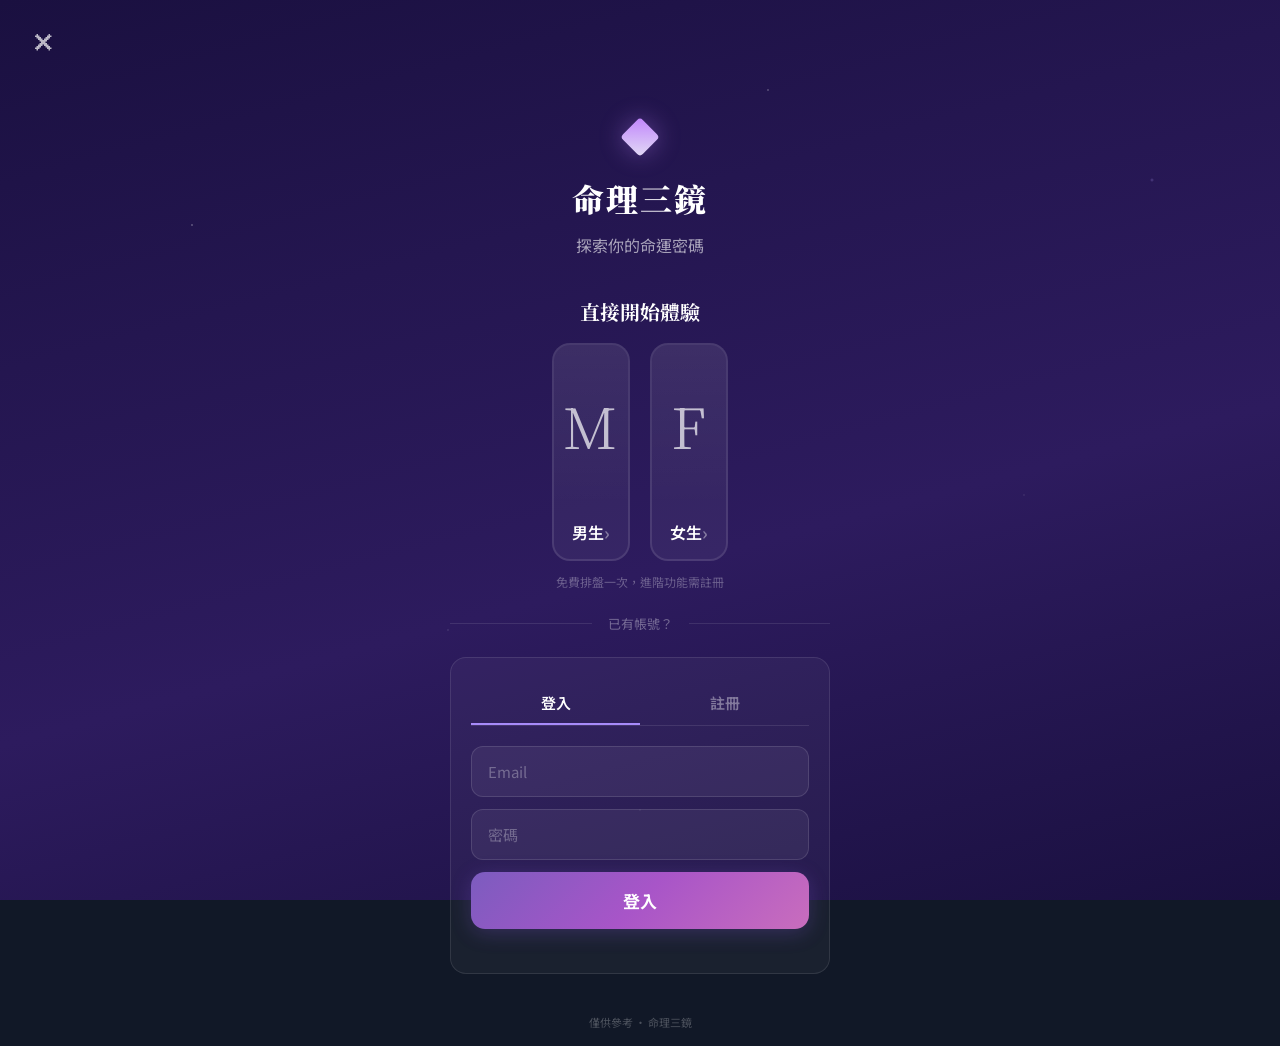
==== commit 16644d97: "Fix: index.html 指回 wizard 入口" ====
--- a/index.html
+++ b/index.html
@@ -5,12 +5,12 @@
     <link rel="icon" href="data:image/svg+xml,<svg xmlns='http://www.w3.org/2000/svg' viewBox='0 0 100 100'><text y='.9em' font-size='90'>✦</text></svg>" />
     <meta name="viewport" content="width=device-width, initial-scale=1.0" />
     <title>命理三鏡 — AI 交叉解盤</title>
-    <script type="module" crossorigin src="./assets/main-CVo77Y23.js"></script>
+    <script type="module" crossorigin src="./assets/wizard-C-Wxbn21.js"></script>
     <link rel="modulepreload" crossorigin href="./assets/jsx-runtime-CtKVrz-v.js">
     <link rel="stylesheet" crossorigin href="./assets/jsx-runtime-BpaBfale.css">
-    <link rel="stylesheet" crossorigin href="./assets/main-h3Bcnb9C.css">
+    <link rel="stylesheet" crossorigin href="./assets/wizard-DEgPEDID.css">
   </head>
   <body>
-    <div id="root"></div>
+    <div id="wizard-root"></div>
   </body>
 </html>
--- a/assets/wizard-DEgPEDID.css
+++ b/assets/wizard-DEgPEDID.css
@@ -0,0 +1 @@
+.wizard{flex-direction:column;min-height:100vh;display:flex;position:relative;overflow:hidden}.wizard-bg{z-index:0;background:linear-gradient(165deg,#1a1040 0%,#241650 30%,#2d1b5e 60%,#1a1040 100%);position:fixed;inset:0}.wizard-bg:before{content:"";pointer-events:none;background:radial-gradient(1.5px 1.5px at 15% 25%,#fff6 0%,#0000 100%),radial-gradient(1px 1px at 35% 70%,#ffffff40 0%,#0000 100%),radial-gradient(1.5px 1.5px at 60% 10%,#ffffff59 0%,#0000 100%),radial-gradient(1px 1px at 80% 55%,#fff3 0%,#0000 100%),radial-gradient(1px 1px at 50% 90%,#ffffff26 0%,#0000 100%),radial-gradient(2px 2px at 90% 20%,#b4a0ff4d 0%,#0000 100%);position:absolute;inset:0}.wizard-header{z-index:1;justify-content:space-between;align-items:center;padding:16px 24px;display:flex;position:relative}.wizard-back{color:#ffffffb3;cursor:pointer;background:0 0;border:none;width:40px;padding:8px;font-size:24px;transition:color .2s}.wizard-back:hover{color:#fff}.wizard-logo{font-family:var(--font-serif);letter-spacing:6px;color:#fff;font-size:18px;font-weight:600}.wizard-menu{text-align:right;width:40px}.wizard-progress{z-index:1;justify-content:center;align-items:center;gap:0;padding:8px 40px 16px;display:flex;position:relative}.wizard-progress-track{background:#ffffff26;border-radius:2px;flex:1;max-width:400px;height:3px;position:relative;overflow:hidden}.wizard-progress-fill{background:linear-gradient(90deg,#a78bfa,#c084fc);border-radius:2px;height:100%;transition:width .5s;position:absolute;top:0;left:0}.wizard-progress-labels{justify-content:space-between;max-width:400px;margin:8px auto 0;padding:0 40px;display:flex}.wizard-progress-label{color:#fff6;font-size:11px;transition:color .3s}.wizard-progress-label.active{color:#ffffffd9}.wizard-step-counter{color:#ffffff80;background:#ffffff14;border-radius:12px;padding:3px 10px;font-size:12px;position:absolute;top:8px;right:40px}.wizard-content{z-index:1;flex-direction:column;flex:1;align-items:center;padding:24px;animation:.4s wizardFadeIn;display:flex;position:relative}@keyframes wizardFadeIn{0%{opacity:0;transform:translateY(20px)}to{opacity:1;transform:translateY(0)}}.wizard-question{font-family:var(--font-serif);color:#fff;text-align:center;margin-bottom:32px;font-size:24px;font-weight:700;line-height:1.5}.wizard-subtitle{color:#ffffff8c;text-align:center;margin-top:-20px;margin-bottom:28px;font-size:14px}.wizard-options{flex-direction:column;gap:12px;width:100%;max-width:500px;display:flex}.wizard-option{color:#fff;cursor:pointer;background:#ffffff0f;border:1.5px solid #ffffff1a;border-radius:14px;align-items:center;gap:14px;padding:16px 20px;font-size:16px;transition:all .25s;display:flex}.wizard-option:hover{background:#ffffff1a;border-color:#a08cff66}.wizard-option.selected{background:#7864dc26;border-color:#a08cff99;box-shadow:0 0 20px #7864dc26}.wizard-option-icon{text-align:center;flex-shrink:0;width:32px;font-size:22px}.wizard-option-text{flex:1;font-weight:500}.wizard-option-arrow{color:#ffffff4d;font-size:18px;transition:transform .2s}.wizard-option:hover .wizard-option-arrow{color:#fff9;transform:translate(3px)}.wizard-gender-cards{justify-content:center;gap:20px;max-width:500px;display:flex}.wizard-gender-card{cursor:pointer;background:#ffffff0d;border:2px solid #ffffff1a;border-radius:18px;flex:1;max-width:200px;transition:all .3s;overflow:hidden}.wizard-gender-card:hover{border-color:#a08cff80;transform:translateY(-2px)}.wizard-gender-card.selected{border-color:#a08cffb3;box-shadow:0 4px 24px #7864dc40}.wizard-gender-label{color:#fff;justify-content:space-between;align-items:center;padding:14px 18px;font-size:16px;font-weight:600;display:flex}.wizard-gender-label span:last-child{color:#fff6;font-size:18px}.wizard-date-row{justify-content:center;gap:12px;width:100%;max-width:400px;display:flex}.wizard-select-wrap{flex:1;position:relative}.wizard-select-wrap label{color:#ffffff73;text-align:center;margin-bottom:6px;font-size:12px;display:block}.wizard-select{color:#fff;text-align:center;cursor:pointer;appearance:none;background:#ffffff14;border:1.5px solid #ffffff26;border-radius:12px;width:100%;padding:14px 12px;font-size:16px;transition:border-color .2s}.wizard-select:focus{border-color:#a08cff80;outline:none}.wizard-select option{color:#fff;background:#2d1b5e}.wizard-hint{background:#ffffff0f;border-radius:12px;align-items:flex-start;gap:12px;width:100%;max-width:500px;margin-bottom:24px;padding:14px 18px;display:flex}.wizard-hint-icon{flex-shrink:0;font-size:28px}.wizard-hint-text{color:#ffffffa6;font-size:13px;line-height:1.6}.wizard-time-grid{grid-template-columns:repeat(3,1fr);gap:10px;width:100%;max-width:420px;display:grid}.wizard-time-btn{color:#fff;text-align:center;cursor:pointer;background:#ffffff0f;border:1.5px solid #ffffff1a;border-radius:12px;padding:14px 8px;font-size:14px;transition:all .2s}.wizard-time-btn:hover{background:#ffffff1a;border-color:#a08cff66}.wizard-time-btn.selected{background:#7864dc26;border-color:#a08cff99}.wizard-time-btn .shichen{font-size:16px;font-weight:600}.wizard-time-btn .hours{color:#fff6;margin-top:3px;font-size:11px}.wizard-cta{color:#fff;cursor:pointer;text-align:center;background:linear-gradient(135deg,#7c5cbf,#a855c8,#c96dbd);border:none;border-radius:14px;width:100%;max-width:500px;margin-top:auto;margin-bottom:24px;padding:16px;font-size:17px;font-weight:700;transition:all .3s;box-shadow:0 4px 20px #7850c84d}.wizard-cta:hover{transform:translateY(-1px);box-shadow:0 6px 30px #7850c873}.wizard-cta:disabled{opacity:.4;cursor:not-allowed;box-shadow:none;transform:none}.wizard-cta-secondary{color:#ffffff80;cursor:pointer;background:0 0;border:none;margin-bottom:16px;padding:12px;font-size:15px}.wizard-cta-secondary:hover{color:#fffc}.wizard-welcome{z-index:1;text-align:center;flex-direction:column;flex:1;align-items:center;padding:40px 24px 24px;display:flex;position:relative}.wizard-welcome-icon{margin-bottom:24px;font-size:48px;animation:4s ease-in-out infinite float}.wizard-welcome h1{font-family:var(--font-serif);color:#fff;letter-spacing:2px;margin-bottom:12px;font-size:32px;font-weight:900}.wizard-welcome .tagline{color:#fff9;margin-bottom:40px;font-size:16px}.wizard-badges{gap:16px;margin-bottom:48px;display:flex}.wizard-badge{color:#ffffffa6;background:#ffffff0f;border-radius:20px;align-items:center;gap:6px;padding:8px 16px;font-size:13px;display:flex}.wizard-badge-icon{color:#a78bfa;font-size:14px}.wizard-loading{text-align:center;flex-direction:column;justify-content:center;align-items:center;gap:24px;padding-top:80px;display:flex}.wizard-loading-anim{width:120px;height:120px;position:relative}.wizard-loading-ring{border:2px solid #a08cff26;border-top-color:#a78bfa;border-radius:50%;animation:1.5s linear infinite spin;position:absolute;inset:0}.wizard-loading-ring:nth-child(2){border-top-color:#c084fc;animation-duration:2s;animation-direction:reverse;inset:12px}.wizard-loading-ring:nth-child(3){border-top-color:#e879a8;animation-duration:2.5s;inset:24px}.wizard-loading-star{justify-content:center;align-items:center;font-size:28px;animation:2s ease-in-out infinite pulse;display:flex;position:absolute;inset:36px}.wizard-loading-text{color:#ffffffb3;font-size:16px;animation:2s ease-in-out infinite pulse}.wizard-loading-step{color:#fff6;font-size:13px}.wizard-result{width:100%;max-width:700px;margin:0 auto}.wizard-result-card{background:#ffffff0f;border:1px solid #ffffff1a;border-radius:16px;margin-bottom:16px;padding:24px;animation:.5s wizardFadeIn}.wizard-result-card h3{font-family:var(--font-serif);color:#c4b5fd;align-items:center;gap:8px;margin-bottom:16px;font-size:18px;display:flex}.wizard-result-text{color:#fffc;white-space:pre-wrap;font-size:15px;line-height:1.8}.wizard-result-actions{flex-wrap:wrap;gap:12px;margin-top:24px;display:flex}.wizard-result-btn{cursor:pointer;border-radius:12px;padding:12px 24px;font-size:14px;font-weight:600;transition:all .2s}.wizard-result-btn.primary{color:#fff;background:linear-gradient(135deg,#7c5cbf,#a855c8);border:none}.wizard-result-btn.secondary{color:#ffffffbf;background:#ffffff0f;border:1px solid #ffffff26}.wizard-result-btn:hover{transform:translateY(-1px)}.wizard-chat{box-sizing:border-box;width:100%;max-width:700px;margin:0 auto;overflow:hidden}.wizard-chat-messages{flex-direction:column;gap:12px;max-height:300px;margin-bottom:16px;padding:4px;display:flex;overflow-y:auto}.wizard-chat-msg{border-radius:14px;max-width:85%;padding:12px 16px;font-size:14px;line-height:1.6}.wizard-chat-msg.user{color:#fff;background:#7864dc33;border:1px solid #a08cff33;align-self:flex-end}.wizard-chat-msg.assistant{color:#ffffffd9;white-space:pre-wrap;background:#ffffff0f;border:1px solid #ffffff14;align-self:flex-start}.wizard-chat-input{box-sizing:border-box;gap:8px;width:100%;display:flex}.wizard-chat-input input{color:#fff;background:#ffffff0f;border:1.5px solid #ffffff1f;border-radius:12px;flex:1;min-width:0;padding:14px 18px;font-size:15px}.wizard-chat-input input:focus{border-color:#a08cff66;outline:none}.wizard-chat-input input::placeholder{color:#ffffff4d}.wizard-chat-input button{white-space:nowrap;color:#fff;cursor:pointer;background:linear-gradient(135deg,#7c5cbf,#a855c8);border:none;border-radius:12px;flex-shrink:0;padding:14px 20px;font-size:15px}.wizard-chat-input button:disabled{opacity:.4}.wizard-input{color:#fff;text-align:center;background:#ffffff14;border:1.5px solid #ffffff26;border-radius:12px;width:100%;max-width:400px;padding:14px 18px;font-size:16px}.wizard-input:focus{border-color:#a08cff80;outline:none}.wizard-input::placeholder{color:#ffffff4d}.wizard-system-cards{grid-template-columns:1fr 1fr;gap:12px;width:100%;max-width:420px;display:grid}.wizard-system-card{text-align:center;cursor:pointer;background:#ffffff0f;border:1.5px solid #ffffff1a;border-radius:14px;padding:20px 16px;transition:all .25s}.wizard-system-card:hover{background:#ffffff1a}.wizard-system-card.selected{background:#7864dc26;border-color:#a08cff99}.wizard-system-card .sys-icon{margin-bottom:8px;font-size:32px;display:block}.wizard-system-card .sys-name{color:#fff;font-size:15px;font-weight:600}.wizard-system-card .sys-desc{color:#fff6;margin-top:4px;font-size:11px}.wizard-confirm{width:100%;max-width:500px}.wizard-confirm-card{background:#ffffff0f;border:1px solid #ffffff1a;border-radius:16px;margin-bottom:24px;padding:24px}.wizard-confirm-row{border-bottom:1px solid #ffffff0f;justify-content:space-between;padding:10px 0;font-size:15px;display:flex}.wizard-confirm-row:last-child{border-bottom:none}.wizard-confirm-label{color:#ffffff73}.wizard-confirm-value{color:#fff;font-weight:600}.wizard-footer{z-index:1;text-align:center;color:#ffffff40;padding:16px;font-size:11px;position:relative}.mode-selector{z-index:1;flex-direction:column;justify-content:center;align-items:center;min-height:100vh;padding:40px 24px;display:flex;position:relative}.mode-selector-bg{z-index:0;background:linear-gradient(165deg,#111827 0%,#1a1040 50%,#151c2c 100%);position:fixed;inset:0}.mode-selector h1{font-family:var(--font-serif);color:#fff;z-index:1;margin-bottom:8px;font-size:28px;position:relative}.mode-selector .tagline{color:#ffffff80;z-index:1;margin-bottom:48px;font-size:14px;position:relative}.mode-cards{z-index:1;gap:24px;width:100%;max-width:600px;display:flex;position:relative}.mode-card{text-align:center;cursor:pointer;background:#ffffff0d;border:1.5px solid #ffffff1a;border-radius:20px;flex:1;padding:32px 24px;transition:all .3s}.mode-card:hover{background:#ffffff14;border-color:#a08cff66;transform:translateY(-4px)}.mode-card-icon{margin-bottom:16px;font-size:48px}.mode-card h3{font-family:var(--font-serif);color:#fff;margin-bottom:8px;font-size:18px}.mode-card p{color:#ffffff80;font-size:13px;line-height:1.6}.mode-card-tag{border-radius:12px;margin-top:16px;padding:4px 14px;font-size:11px;font-weight:600;display:inline-block}.mode-card-tag.classic{color:#7a9e8e;background:#7a9e8e26}.mode-card-tag.new{color:#a78bfa;background:#a08cff26}.mode-selector-logout{z-index:1;color:#ffffff59;cursor:pointer;background:0 0;border:none;margin-top:32px;font-size:13px;position:relative}.mode-selector-logout:hover{color:#fff9}.wizard-result-sections{flex-direction:column;gap:16px;display:flex}.wizard-section{background:#ffffff0d;border:1px solid #ffffff14;border-radius:16px;padding:20px 22px;animation:.4s both wizardFadeIn}.wizard-section:first-child{animation-delay:0s}.wizard-section:nth-child(2){animation-delay:80ms}.wizard-section:nth-child(3){animation-delay:.16s}.wizard-section:nth-child(4){animation-delay:.24s}.wizard-section:nth-child(5){animation-delay:.32s}.wizard-section-header{border-bottom:1px solid #ffffff14;margin-bottom:14px;padding-bottom:12px}.wizard-section-title{font-family:var(--font-serif);color:#e2daf5;letter-spacing:.5px;font-size:17px;font-weight:700}.wizard-section-body{color:#ffffffc7;white-space:pre-wrap;font-size:15px;line-height:1.85}.wizard-heban-promo{background:linear-gradient(135deg,#7864dc1a,#c864b414);border:1.5px solid #a08cff33;border-radius:16px;margin:24px 0;padding:24px}.wizard-heban-promo-header{align-items:flex-start;gap:14px;display:flex}.wizard-heban-promo-icon{color:#c084fc;flex-shrink:0;font-size:28px;animation:3s ease-in-out infinite pulse}.wizard-heban-promo-title{font-family:var(--font-serif);color:#fff;margin-bottom:6px;font-size:17px;font-weight:700}.wizard-heban-promo-desc{color:#ffffff8c;font-size:13px;line-height:1.5}.wizard-heban-form{margin-top:20px}.wizard-heban-label{color:#ffffffa6;margin-top:16px;margin-bottom:8px;font-size:13px;font-weight:600}.wizard-heban-label:first-child{margin-top:0}.wizard-heban-relations{flex-wrap:wrap;gap:8px;margin-bottom:8px;display:flex}.wizard-heban-rel-btn{color:#fffc;cursor:pointer;background:#ffffff0f;border:1.5px solid #ffffff1a;border-radius:10px;padding:10px 16px;font-size:14px;transition:all .2s}.wizard-heban-rel-btn:hover{background:#ffffff1a;border-color:#a08cff4d}.wizard-heban-rel-btn.selected{color:#fff;background:#7864dc26;border-color:#a08cff99}.wizard-heban-result{margin:24px 0;animation:.5s wizardFadeIn}.wizard-quick-questions{flex-direction:column;gap:10px;margin-bottom:20px;display:flex}.wizard-quick-q-btn{color:#ffffffd9;text-align:left;cursor:pointer;background:#ffffff0d;border:1.5px solid #ffffff1f;border-radius:12px;width:100%;padding:14px 18px;font-size:15px;transition:all .2s}.wizard-quick-q-btn:hover{color:#fff;background:#7864dc1f;border-color:#a08cff59}.wizard-quick-q-btn:disabled{opacity:.4;cursor:not-allowed}.wizard-quick-q-divider{color:#ffffff59;text-align:center;margin:12px 0 4px;font-size:13px;position:relative}.wizard-quick-q-divider:before,.wizard-quick-q-divider:after{content:"";background:#ffffff1a;width:28%;height:1px;position:absolute;top:50%}.wizard-quick-q-divider:before{left:0}.wizard-quick-q-divider:after{right:0}.wizard-quick-q-deep{background:#c8a0640f;border-color:#c8a06433;font-weight:600}.wizard-quick-q-deep:hover{background:#c8a0641f;border-color:#c8a06466}.wizard-quick-q-heban{background:#7864dc0f;border-color:#a08cff2e}.wizard-quick-q-heban:hover{background:#7864dc26;border-color:#a08cff66}.wizard-quick-q-toggle{color:#ffffff80;cursor:pointer;background:0 0;border:1px solid #ffffff26;border-radius:20px;margin:0 auto 16px;padding:8px 20px;font-size:13px;transition:all .2s;display:block}.wizard-quick-q-toggle:hover{color:#fffc;border-color:#a08cff59}.wizard-diamond{display:inline-block;position:relative}.wizard-diamond:before{content:"";background:linear-gradient(135deg,#c084fc,#e2daf5);border-radius:2px;width:12px;height:12px;display:inline-block;transform:rotate(45deg)}.wizard-welcome-icon.wizard-diamond{margin-bottom:24px;font-size:0}.wizard-welcome-icon.wizard-diamond:before{border-radius:4px;width:28px;height:28px;box-shadow:0 0 24px #c084fc66}.wizard-loading-star.wizard-diamond:before{border-radius:3px;width:18px;height:18px;animation:2s ease-in-out infinite pulse;box-shadow:0 0 16px #c084fc80}.wizard-heban-promo-icon.wizard-diamond{flex-shrink:0;justify-content:center;align-items:center;width:28px;height:28px;font-size:0;display:flex}.wizard-heban-promo-icon.wizard-diamond:before{border-radius:3px;width:16px;height:16px;box-shadow:0 0 12px #c084fc66}.wizard-gender-icon{color:#ffffffb3;width:100%;height:160px;font-size:56px;font-weight:300;font-family:var(--font-serif);letter-spacing:2px;background:linear-gradient(#ffffff0d,#0000);justify-content:center;align-items:center;display:flex}.wizard-welcome-auth{flex-direction:column;align-items:center;width:100%;max-width:380px;display:flex}.wizard-welcome-auth-card{background:#ffffff0a;border:1px solid #ffffff1a;border-radius:16px;width:100%;padding:24px 20px 20px}.wizard-welcome-auth-tabs{border-bottom:1px solid #ffffff1a;gap:0;margin-bottom:20px;display:flex}.wizard-welcome-auth-tab{color:#fff6;cursor:pointer;background:0 0;border:none;border-bottom:2px solid #0000;flex:1;padding:10px 0;font-size:15px;font-weight:600;transition:all .2s}.wizard-welcome-auth-tab.active{color:#fff;border-bottom-color:#a78bfa}.wizard-welcome-auth-tab:hover{color:#ffffffb3}.wizard-welcome-divider{align-items:center;gap:16px;width:100%;max-width:380px;margin:24px 0;display:flex}.wizard-welcome-divider:before,.wizard-welcome-divider:after{content:"";background:#ffffff1a;flex:1;height:1px}.wizard-welcome-divider span{color:#ffffff59;font-size:13px}.wizard-guest-note{color:#ffffff4d;text-align:center;margin-top:12px;font-size:12px}.wizard-user-greeting{color:#fff9;align-items:center;gap:12px;margin-bottom:20px;font-size:14px;display:flex}.wizard-logout-link{color:#ffffff59;cursor:pointer;background:0 0;border:none;font-size:12px;text-decoration:underline}.wizard-logout-link:hover{color:#fff9}.wizard-auth-overlay{-webkit-backdrop-filter:blur(4px);backdrop-filter:blur(4px);z-index:100;background:#0009;justify-content:center;align-items:center;padding:24px;animation:.25s wizardFadeIn;display:flex;position:fixed;inset:0}.wizard-auth-modal{background:linear-gradient(165deg,#241650,#1a1040);border:1.5px solid #ffffff1f;border-radius:20px;width:100%;max-width:380px;padding:36px 28px 28px;position:relative;box-shadow:0 20px 60px #00000080}.wizard-auth-close{color:#fff6;cursor:pointer;background:0 0;border:none;font-size:18px;position:absolute;top:14px;right:16px}.wizard-auth-close:hover{color:#ffffffb3}.wizard-auth-title{font-family:var(--font-serif);color:#fff;text-align:center;margin-bottom:8px;font-size:20px;font-weight:700}.wizard-auth-subtitle{color:#ffffff80;text-align:center;margin-bottom:24px;font-size:13px;line-height:1.5}.wizard-auth-input{color:#fff;box-sizing:border-box;background:#ffffff0f;border:1.5px solid #ffffff1f;border-radius:12px;width:100%;margin-bottom:12px;padding:14px 16px;font-size:15px}.wizard-auth-input:focus{border-color:#a08cff80;outline:none}.wizard-auth-input::placeholder{color:#ffffff4d}.wizard-auth-error{color:#f87171;text-align:center;margin-bottom:8px;font-size:13px}.wizard-auth-switch{color:#ffffff73;cursor:pointer;background:0 0;border:none;margin:16px auto 0;font-size:13px;display:block}.wizard-auth-switch:hover{color:#ffffffbf}@media (width<=600px){.wizard-content{padding:16px}.wizard-gender-cards{gap:12px}.wizard-gender-icon{height:100px;font-size:44px}.wizard-question{margin-bottom:20px;font-size:20px}.wizard-time-grid{grid-template-columns:repeat(2,1fr)}.mode-cards{flex-direction:column}.wizard-system-cards{grid-template-columns:1fr}.wizard-welcome h1{font-size:26px}.wizard-chat,.wizard-chat-input{box-sizing:border-box;width:100%}.wizard-chat-input input{min-width:0;padding:12px 14px;font-size:14px}.wizard-chat-input button{white-space:nowrap;flex-shrink:0;padding:12px 14px;font-size:14px}.wizard-section{padding:16px}.wizard-section-title{font-size:15px}.wizard-section-body{font-size:14px;line-height:1.75}.wizard-heban-promo{padding:16px}.wizard-heban-relations{gap:6px}.wizard-heban-rel-btn{padding:8px 12px;font-size:13px}.wizard-date-row{gap:8px}.wizard-select{padding:12px 8px;font-size:14px}.wizard-result-actions{flex-direction:column;gap:8px}.wizard-result-btn{text-align:center;width:100%}.wizard-cta{margin-bottom:16px}.wizard-header{padding:12px 16px}.wizard-logo{letter-spacing:4px;font-size:16px}}
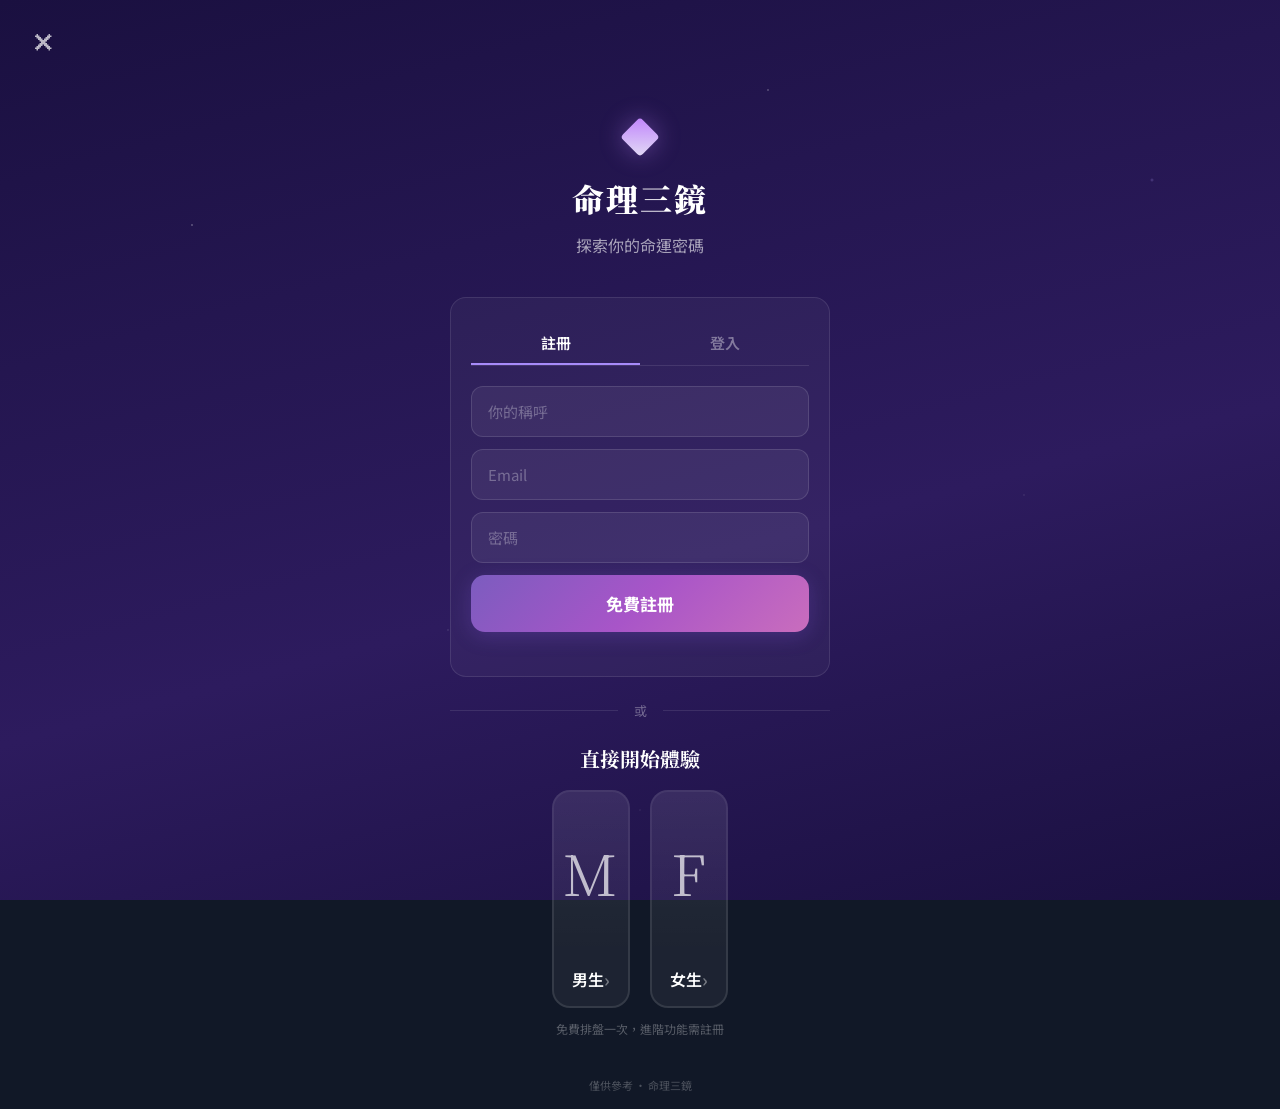
==== commit a378d8fd: "Persist ALL user data for guests and logged-in users" ====
--- a/index.html
+++ b/index.html
@@ -4,11 +4,9 @@
     <meta charset="UTF-8" />
     <link rel="icon" href="data:image/svg+xml,<svg xmlns='http://www.w3.org/2000/svg' viewBox='0 0 100 100'><text y='.9em' font-size='90'>✦</text></svg>" />
     <meta name="viewport" content="width=device-width, initial-scale=1.0" />
-    <title>命理三鏡 — AI 交叉解盤</title>
-    <script type="module" crossorigin src="./assets/wizard-C-Wxbn21.js"></script>
-    <link rel="modulepreload" crossorigin href="./assets/jsx-runtime-CtKVrz-v.js">
-    <link rel="stylesheet" crossorigin href="./assets/jsx-runtime-BpaBfale.css">
-    <link rel="stylesheet" crossorigin href="./assets/wizard-DEgPEDID.css">
+    <title>命理三鏡 — 引導模式測試</title>
+    <script type="module" crossorigin src="./assets/wizard-CShBBzo7.js"></script>
+    <link rel="stylesheet" crossorigin href="./assets/wizard-CxkNSpQx.css">
   </head>
   <body>
     <div id="wizard-root"></div>
--- a/assets/wizard-CxkNSpQx.css
+++ b/assets/wizard-CxkNSpQx.css
@@ -0,0 +1 @@
+@import "https://fonts.googleapis.com/css2?family=Noto+Serif+TC:wght@400;600;700;900&family=Noto+Sans+TC:wght@300;400;500;700&display=swap";*,:before,:after{box-sizing:border-box;margin:0;padding:0}:root{--bg:#111827;--surface:#161e30e6;--surface2:#1c253acc;--surface3:#232d41b3;--border:#94856926;--border-hover:#9485694d;--border-active:#c4af8266;--gold:#c4af82;--gold-light:#ddd0a8;--gold-dark:#8a7c5a;--text:#d6d0c4;--text-dim:#a09888;--text-muted:#706860;--text-faint:#4d463e;--teal:#7a9e8e;--red:#c97070;--purple:#8e7eaa;--font-serif:"Noto Serif TC", serif;--font-sans:"Noto Sans TC", sans-serif}body{font-family:var(--font-sans);background:var(--bg);color:var(--text);min-height:100vh;overflow-x:hidden}#root{background:linear-gradient(170deg,#111827 0%,#151c2c 50%,#18202e 100%);min-height:100vh}button{font-family:var(--font-sans);cursor:pointer}textarea,input{font-family:var(--font-sans)}@keyframes spin{to{transform:rotate(360deg)}}@keyframes pulse{0%,to{opacity:.6}50%{opacity:1}}@keyframes barMove{0%{left:-30%}to{left:100%}}@keyframes fadeIn{0%{opacity:0;transform:translateY(16px)}to{opacity:1;transform:translateY(0)}}@keyframes float{0%,to{transform:translateY(0)}50%{transform:translateY(-6px)}}::-webkit-scrollbar{width:6px}::-webkit-scrollbar-track{background:0 0}::-webkit-scrollbar-thumb{background:#94856933;border-radius:3px}::-webkit-scrollbar-thumb:hover{background:#94856959}.wizard{flex-direction:column;min-height:100vh;display:flex;position:relative;overflow:hidden}.wizard-bg{z-index:0;background:linear-gradient(165deg,#1a1040 0%,#241650 30%,#2d1b5e 60%,#1a1040 100%);position:fixed;inset:0}.wizard-bg:before{content:"";pointer-events:none;background:radial-gradient(1.5px 1.5px at 15% 25%,#fff6 0%,#0000 100%),radial-gradient(1px 1px at 35% 70%,#ffffff40 0%,#0000 100%),radial-gradient(1.5px 1.5px at 60% 10%,#ffffff59 0%,#0000 100%),radial-gradient(1px 1px at 80% 55%,#fff3 0%,#0000 100%),radial-gradient(1px 1px at 50% 90%,#ffffff26 0%,#0000 100%),radial-gradient(2px 2px at 90% 20%,#b4a0ff4d 0%,#0000 100%);position:absolute;inset:0}.wizard-header{z-index:1;justify-content:space-between;align-items:center;padding:16px 24px;display:flex;position:relative}.wizard-back{color:#ffffffb3;cursor:pointer;background:0 0;border:none;width:40px;padding:8px;font-size:24px;transition:color .2s}.wizard-back:hover{color:#fff}.wizard-logo{font-family:var(--font-serif);letter-spacing:6px;color:#fff;font-size:18px;font-weight:600}.wizard-menu{text-align:right;width:40px}.wizard-progress{z-index:1;justify-content:center;align-items:center;gap:0;padding:8px 40px 16px;display:flex;position:relative}.wizard-progress-track{background:#ffffff26;border-radius:2px;flex:1;max-width:400px;height:3px;position:relative;overflow:hidden}.wizard-progress-fill{background:linear-gradient(90deg,#a78bfa,#c084fc);border-radius:2px;height:100%;transition:width .5s;position:absolute;top:0;left:0}.wizard-progress-labels{justify-content:space-between;max-width:400px;margin:8px auto 0;padding:0 40px;display:flex}.wizard-progress-label{color:#fff6;font-size:11px;transition:color .3s}.wizard-progress-label.active{color:#ffffffd9}.wizard-step-counter{color:#ffffff80;background:#ffffff14;border-radius:12px;padding:3px 10px;font-size:12px;position:absolute;top:8px;right:40px}.wizard-content{z-index:1;flex-direction:column;flex:1;align-items:center;padding:24px;animation:.4s wizardFadeIn;display:flex;position:relative}@keyframes wizardFadeIn{0%{opacity:0;transform:translateY(20px)}to{opacity:1;transform:translateY(0)}}.wizard-question{font-family:var(--font-serif);color:#fff;text-align:center;margin-bottom:32px;font-size:24px;font-weight:700;line-height:1.5}.wizard-subtitle{color:#ffffff8c;text-align:center;margin-top:-20px;margin-bottom:28px;font-size:14px}.wizard-options{flex-direction:column;gap:12px;width:100%;max-width:500px;display:flex}.wizard-option{color:#fff;cursor:pointer;background:#ffffff0f;border:1.5px solid #ffffff1a;border-radius:14px;align-items:center;gap:14px;padding:16px 20px;font-size:16px;transition:all .25s;display:flex}.wizard-option:hover{background:#ffffff1a;border-color:#a08cff66}.wizard-option.selected{background:#7864dc26;border-color:#a08cff99;box-shadow:0 0 20px #7864dc26}.wizard-option-icon{text-align:center;flex-shrink:0;width:32px;font-size:22px}.wizard-option-text{flex:1;font-weight:500}.wizard-option-arrow{color:#ffffff4d;font-size:18px;transition:transform .2s}.wizard-option:hover .wizard-option-arrow{color:#fff9;transform:translate(3px)}.wizard-gender-cards{justify-content:center;gap:20px;max-width:500px;display:flex}.wizard-gender-card{cursor:pointer;background:#ffffff0d;border:2px solid #ffffff1a;border-radius:18px;flex:1;max-width:200px;transition:all .3s;overflow:hidden}.wizard-gender-card:hover{border-color:#a08cff80;transform:translateY(-2px)}.wizard-gender-card.selected{border-color:#a08cffb3;box-shadow:0 4px 24px #7864dc40}.wizard-gender-label{color:#fff;justify-content:space-between;align-items:center;padding:14px 18px;font-size:16px;font-weight:600;display:flex}.wizard-gender-label span:last-child{color:#fff6;font-size:18px}.wizard-date-row{justify-content:center;gap:12px;width:100%;max-width:400px;display:flex}.wizard-select-wrap{flex:1;position:relative}.wizard-select-wrap label{color:#ffffff73;text-align:center;margin-bottom:6px;font-size:12px;display:block}.wizard-select{color:#fff;text-align:center;cursor:pointer;appearance:none;background:#ffffff14;border:1.5px solid #ffffff26;border-radius:12px;width:100%;padding:14px 12px;font-size:16px;transition:border-color .2s}.wizard-select:focus{border-color:#a08cff80;outline:none}.wizard-select option{color:#fff;background:#2d1b5e}.wizard-hint{background:#ffffff0f;border-radius:12px;align-items:flex-start;gap:12px;width:100%;max-width:500px;margin-bottom:24px;padding:14px 18px;display:flex}.wizard-hint-icon{flex-shrink:0;font-size:28px}.wizard-hint-text{color:#ffffffa6;font-size:13px;line-height:1.6}.wizard-time-grid{grid-template-columns:repeat(3,1fr);gap:10px;width:100%;max-width:420px;display:grid}.wizard-time-btn{color:#fff;text-align:center;cursor:pointer;background:#ffffff0f;border:1.5px solid #ffffff1a;border-radius:12px;padding:14px 8px;font-size:14px;transition:all .2s}.wizard-time-btn:hover{background:#ffffff1a;border-color:#a08cff66}.wizard-time-btn.selected{background:#7864dc26;border-color:#a08cff99}.wizard-time-btn .shichen{font-size:16px;font-weight:600}.wizard-time-btn .hours{color:#fff6;margin-top:3px;font-size:11px}.wizard-cta{color:#fff;cursor:pointer;text-align:center;background:linear-gradient(135deg,#7c5cbf,#a855c8,#c96dbd);border:none;border-radius:14px;width:100%;max-width:500px;margin-top:auto;margin-bottom:24px;padding:16px;font-size:17px;font-weight:700;transition:all .3s;box-shadow:0 4px 20px #7850c84d}.wizard-cta:hover{transform:translateY(-1px);box-shadow:0 6px 30px #7850c873}.wizard-cta:disabled{opacity:.4;cursor:not-allowed;box-shadow:none;transform:none}.wizard-cta-secondary{color:#ffffff80;cursor:pointer;background:0 0;border:none;margin-bottom:16px;padding:12px;font-size:15px}.wizard-cta-secondary:hover{color:#fffc}.wizard-welcome{z-index:1;text-align:center;flex-direction:column;flex:1;align-items:center;padding:40px 24px 24px;display:flex;position:relative}.wizard-welcome-icon{margin-bottom:24px;font-size:48px;animation:4s ease-in-out infinite float}.wizard-welcome h1{font-family:var(--font-serif);color:#fff;letter-spacing:2px;margin-bottom:12px;font-size:32px;font-weight:900}.wizard-welcome .tagline{color:#fff9;margin-bottom:40px;font-size:16px}.wizard-badges{gap:16px;margin-bottom:48px;display:flex}.wizard-badge{color:#ffffffa6;background:#ffffff0f;border-radius:20px;align-items:center;gap:6px;padding:8px 16px;font-size:13px;display:flex}.wizard-badge-icon{color:#a78bfa;font-size:14px}.wizard-loading{text-align:center;flex-direction:column;justify-content:center;align-items:center;gap:24px;padding-top:80px;display:flex}.wizard-loading-anim{width:120px;height:120px;position:relative}.wizard-loading-ring{border:2px solid #a08cff26;border-top-color:#a78bfa;border-radius:50%;animation:1.5s linear infinite spin;position:absolute;inset:0}.wizard-loading-ring:nth-child(2){border-top-color:#c084fc;animation-duration:2s;animation-direction:reverse;inset:12px}.wizard-loading-ring:nth-child(3){border-top-color:#e879a8;animation-duration:2.5s;inset:24px}.wizard-loading-star{justify-content:center;align-items:center;font-size:28px;animation:2s ease-in-out infinite pulse;display:flex;position:absolute;inset:36px}.wizard-loading-text{color:#ffffffb3;font-size:16px;animation:2s ease-in-out infinite pulse}.wizard-loading-step{color:#fff6;font-size:13px}.wizard-result{width:100%;max-width:700px;margin:0 auto}.wizard-result-card{background:#ffffff0f;border:1px solid #ffffff1a;border-radius:16px;margin-bottom:16px;padding:24px;animation:.5s wizardFadeIn}.wizard-result-card h3{font-family:var(--font-serif);color:#c4b5fd;align-items:center;gap:8px;margin-bottom:16px;font-size:18px;display:flex}.wizard-result-text{color:#fffc;white-space:pre-wrap;font-size:15px;line-height:1.8}.wizard-result-actions{flex-wrap:wrap;gap:12px;margin-top:24px;display:flex}.wizard-result-btn{cursor:pointer;border-radius:12px;padding:12px 24px;font-size:14px;font-weight:600;transition:all .2s}.wizard-result-btn.primary{color:#fff;background:linear-gradient(135deg,#7c5cbf,#a855c8);border:none}.wizard-result-btn.secondary{color:#ffffffbf;background:#ffffff0f;border:1px solid #ffffff26}.wizard-result-btn:hover{transform:translateY(-1px)}.wizard-chat{box-sizing:border-box;width:100%;max-width:700px;margin:0 auto;overflow:hidden}.wizard-chat-messages{flex-direction:column;gap:12px;max-height:300px;margin-bottom:16px;padding:4px;display:flex;overflow-y:auto}.wizard-chat-msg{border-radius:14px;max-width:85%;padding:12px 16px;font-size:14px;line-height:1.6}.wizard-chat-msg.user{color:#fff;background:#7864dc33;border:1px solid #a08cff33;align-self:flex-end}.wizard-chat-msg.assistant{color:#ffffffd9;white-space:pre-wrap;background:#ffffff0f;border:1px solid #ffffff14;align-self:flex-start}.wizard-chat-input{box-sizing:border-box;gap:8px;width:100%;display:flex}.wizard-chat-input input{color:#fff;background:#ffffff0f;border:1.5px solid #ffffff1f;border-radius:12px;flex:1;min-width:0;padding:14px 18px;font-size:15px}.wizard-chat-input input:focus{border-color:#a08cff66;outline:none}.wizard-chat-input input::placeholder{color:#ffffff4d}.wizard-chat-input button{white-space:nowrap;color:#fff;cursor:pointer;background:linear-gradient(135deg,#7c5cbf,#a855c8);border:none;border-radius:12px;flex-shrink:0;padding:14px 20px;font-size:15px}.wizard-chat-input button:disabled{opacity:.4}.wizard-input{color:#fff;text-align:center;background:#ffffff14;border:1.5px solid #ffffff26;border-radius:12px;width:100%;max-width:400px;padding:14px 18px;font-size:16px}.wizard-input:focus{border-color:#a08cff80;outline:none}.wizard-input::placeholder{color:#ffffff4d}.wizard-system-cards{grid-template-columns:1fr 1fr;gap:12px;width:100%;max-width:420px;display:grid}.wizard-system-card{text-align:center;cursor:pointer;background:#ffffff0f;border:1.5px solid #ffffff1a;border-radius:14px;padding:20px 16px;transition:all .25s}.wizard-system-card:hover{background:#ffffff1a}.wizard-system-card.selected{background:#7864dc26;border-color:#a08cff99}.wizard-system-card .sys-icon{margin-bottom:8px;font-size:32px;display:block}.wizard-system-card .sys-name{color:#fff;font-size:15px;font-weight:600}.wizard-system-card .sys-desc{color:#fff6;margin-top:4px;font-size:11px}.wizard-confirm{width:100%;max-width:500px}.wizard-confirm-card{background:#ffffff0f;border:1px solid #ffffff1a;border-radius:16px;margin-bottom:24px;padding:24px}.wizard-confirm-row{border-bottom:1px solid #ffffff0f;justify-content:space-between;padding:10px 0;font-size:15px;display:flex}.wizard-confirm-row:last-child{border-bottom:none}.wizard-confirm-label{color:#ffffff73}.wizard-confirm-value{color:#fff;font-weight:600}.wizard-footer{z-index:1;text-align:center;color:#ffffff40;padding:16px;font-size:11px;position:relative}.mode-selector{z-index:1;flex-direction:column;justify-content:center;align-items:center;min-height:100vh;padding:40px 24px;display:flex;position:relative}.mode-selector-bg{z-index:0;background:linear-gradient(165deg,#111827 0%,#1a1040 50%,#151c2c 100%);position:fixed;inset:0}.mode-selector h1{font-family:var(--font-serif);color:#fff;z-index:1;margin-bottom:8px;font-size:28px;position:relative}.mode-selector .tagline{color:#ffffff80;z-index:1;margin-bottom:48px;font-size:14px;position:relative}.mode-cards{z-index:1;gap:24px;width:100%;max-width:600px;display:flex;position:relative}.mode-card{text-align:center;cursor:pointer;background:#ffffff0d;border:1.5px solid #ffffff1a;border-radius:20px;flex:1;padding:32px 24px;transition:all .3s}.mode-card:hover{background:#ffffff14;border-color:#a08cff66;transform:translateY(-4px)}.mode-card-icon{margin-bottom:16px;font-size:48px}.mode-card h3{font-family:var(--font-serif);color:#fff;margin-bottom:8px;font-size:18px}.mode-card p{color:#ffffff80;font-size:13px;line-height:1.6}.mode-card-tag{border-radius:12px;margin-top:16px;padding:4px 14px;font-size:11px;font-weight:600;display:inline-block}.mode-card-tag.classic{color:#7a9e8e;background:#7a9e8e26}.mode-card-tag.new{color:#a78bfa;background:#a08cff26}.mode-selector-logout{z-index:1;color:#ffffff59;cursor:pointer;background:0 0;border:none;margin-top:32px;font-size:13px;position:relative}.mode-selector-logout:hover{color:#fff9}.wizard-result-sections{flex-direction:column;gap:16px;display:flex}.wizard-section{background:#ffffff0d;border:1px solid #ffffff14;border-radius:16px;padding:20px 22px;animation:.4s both wizardFadeIn}.wizard-section:first-child{animation-delay:0s}.wizard-section:nth-child(2){animation-delay:80ms}.wizard-section:nth-child(3){animation-delay:.16s}.wizard-section:nth-child(4){animation-delay:.24s}.wizard-section:nth-child(5){animation-delay:.32s}.wizard-section-header{border-bottom:1px solid #ffffff14;margin-bottom:14px;padding-bottom:12px}.wizard-section-title{font-family:var(--font-serif);color:#e2daf5;letter-spacing:.5px;font-size:17px;font-weight:700}.wizard-section-body{color:#ffffffc7;white-space:pre-wrap;font-size:15px;line-height:1.85}.wizard-heban-promo{background:linear-gradient(135deg,#7864dc1a,#c864b414);border:1.5px solid #a08cff33;border-radius:16px;margin:24px 0;padding:24px}.wizard-heban-promo-header{align-items:flex-start;gap:14px;display:flex}.wizard-heban-promo-icon{color:#c084fc;flex-shrink:0;font-size:28px;animation:3s ease-in-out infinite pulse}.wizard-heban-promo-title{font-family:var(--font-serif);color:#fff;margin-bottom:6px;font-size:17px;font-weight:700}.wizard-heban-promo-desc{color:#ffffff8c;font-size:13px;line-height:1.5}.wizard-heban-form{margin-top:20px}.wizard-heban-label{color:#ffffffa6;margin-top:16px;margin-bottom:8px;font-size:13px;font-weight:600}.wizard-heban-label:first-child{margin-top:0}.wizard-heban-relations{flex-wrap:wrap;gap:8px;margin-bottom:8px;display:flex}.wizard-heban-rel-btn{color:#fffc;cursor:pointer;background:#ffffff0f;border:1.5px solid #ffffff1a;border-radius:10px;padding:10px 16px;font-size:14px;transition:all .2s}.wizard-heban-rel-btn:hover{background:#ffffff1a;border-color:#a08cff4d}.wizard-heban-rel-btn.selected{color:#fff;background:#7864dc26;border-color:#a08cff99}.wizard-heban-result{margin:24px 0;animation:.5s wizardFadeIn}.wizard-quick-questions{flex-direction:column;gap:10px;margin-bottom:20px;display:flex}.wizard-quick-q-btn{color:#ffffffd9;text-align:left;cursor:pointer;background:#ffffff0d;border:1.5px solid #ffffff1f;border-radius:12px;width:100%;padding:14px 18px;font-size:15px;transition:all .2s}.wizard-quick-q-btn:hover{color:#fff;background:#7864dc1f;border-color:#a08cff59}.wizard-quick-q-btn:disabled{opacity:.4;cursor:not-allowed}.wizard-quick-q-divider{color:#ffffff59;text-align:center;margin:12px 0 4px;font-size:13px;position:relative}.wizard-quick-q-divider:before,.wizard-quick-q-divider:after{content:"";background:#ffffff1a;width:28%;height:1px;position:absolute;top:50%}.wizard-quick-q-divider:before{left:0}.wizard-quick-q-divider:after{right:0}.wizard-quick-q-deep{background:#c8a0640f;border-color:#c8a06433;font-weight:600}.wizard-quick-q-deep:hover{background:#c8a0641f;border-color:#c8a06466}.wizard-quick-q-heban{background:#7864dc0f;border-color:#a08cff2e}.wizard-quick-q-heban:hover{background:#7864dc26;border-color:#a08cff66}.wizard-quick-q-toggle{color:#ffffff80;cursor:pointer;background:0 0;border:1px solid #ffffff26;border-radius:20px;margin:0 auto 16px;padding:8px 20px;font-size:13px;transition:all .2s;display:block}.wizard-quick-q-toggle:hover{color:#fffc;border-color:#a08cff59}.wizard-diamond{display:inline-block;position:relative}.wizard-diamond:before{content:"";background:linear-gradient(135deg,#c084fc,#e2daf5);border-radius:2px;width:12px;height:12px;display:inline-block;transform:rotate(45deg)}.wizard-welcome-icon.wizard-diamond{margin-bottom:24px;font-size:0}.wizard-welcome-icon.wizard-diamond:before{border-radius:4px;width:28px;height:28px;box-shadow:0 0 24px #c084fc66}.wizard-loading-star.wizard-diamond:before{border-radius:3px;width:18px;height:18px;animation:2s ease-in-out infinite pulse;box-shadow:0 0 16px #c084fc80}.wizard-heban-promo-icon.wizard-diamond{flex-shrink:0;justify-content:center;align-items:center;width:28px;height:28px;font-size:0;display:flex}.wizard-heban-promo-icon.wizard-diamond:before{border-radius:3px;width:16px;height:16px;box-shadow:0 0 12px #c084fc66}.wizard-gender-icon{color:#ffffffb3;width:100%;height:160px;font-size:56px;font-weight:300;font-family:var(--font-serif);letter-spacing:2px;background:linear-gradient(#ffffff0d,#0000);justify-content:center;align-items:center;display:flex}.wizard-welcome-auth{flex-direction:column;align-items:center;width:100%;max-width:380px;display:flex}.wizard-welcome-auth-card{background:#ffffff0a;border:1px solid #ffffff1a;border-radius:16px;width:100%;padding:24px 20px 20px}.wizard-welcome-auth-tabs{border-bottom:1px solid #ffffff1a;gap:0;margin-bottom:20px;display:flex}.wizard-welcome-auth-tab{color:#fff6;cursor:pointer;background:0 0;border:none;border-bottom:2px solid #0000;flex:1;padding:10px 0;font-size:15px;font-weight:600;transition:all .2s}.wizard-welcome-auth-tab.active{color:#fff;border-bottom-color:#a78bfa}.wizard-welcome-auth-tab:hover{color:#ffffffb3}.wizard-welcome-divider{align-items:center;gap:16px;width:100%;max-width:380px;margin:24px 0;display:flex}.wizard-welcome-divider:before,.wizard-welcome-divider:after{content:"";background:#ffffff1a;flex:1;height:1px}.wizard-welcome-divider span{color:#ffffff59;font-size:13px}.wizard-guest-note{color:#ffffff4d;text-align:center;margin-top:12px;font-size:12px}.wizard-user-greeting{color:#fff9;align-items:center;gap:12px;margin-bottom:20px;font-size:14px;display:flex}.wizard-logout-link{color:#ffffff59;cursor:pointer;background:0 0;border:none;font-size:12px;text-decoration:underline}.wizard-logout-link:hover{color:#fff9}.wizard-auth-overlay{-webkit-backdrop-filter:blur(4px);backdrop-filter:blur(4px);z-index:100;background:#0009;justify-content:center;align-items:center;padding:24px;animation:.25s wizardFadeIn;display:flex;position:fixed;inset:0}.wizard-auth-modal{background:linear-gradient(165deg,#241650,#1a1040);border:1.5px solid #ffffff1f;border-radius:20px;width:100%;max-width:380px;padding:36px 28px 28px;position:relative;box-shadow:0 20px 60px #00000080}.wizard-auth-close{color:#fff6;cursor:pointer;background:0 0;border:none;font-size:18px;position:absolute;top:14px;right:16px}.wizard-auth-close:hover{color:#ffffffb3}.wizard-auth-title{font-family:var(--font-serif);color:#fff;text-align:center;margin-bottom:8px;font-size:20px;font-weight:700}.wizard-auth-subtitle{color:#ffffff80;text-align:center;margin-bottom:24px;font-size:13px;line-height:1.5}.wizard-auth-input{color:#fff;box-sizing:border-box;background:#ffffff0f;border:1.5px solid #ffffff1f;border-radius:12px;width:100%;margin-bottom:12px;padding:14px 16px;font-size:15px}.wizard-auth-input:focus{border-color:#a08cff80;outline:none}.wizard-auth-input::placeholder{color:#ffffff4d}.wizard-auth-error{color:#f87171;text-align:center;margin-bottom:8px;font-size:13px}.wizard-auth-switch{color:#ffffff73;cursor:pointer;background:0 0;border:none;margin:16px auto 0;font-size:13px;display:block}.wizard-auth-switch:hover{color:#ffffffbf}@media (width<=600px){.wizard-content{padding:16px}.wizard-gender-cards{gap:12px}.wizard-gender-icon{height:100px;font-size:44px}.wizard-question{margin-bottom:20px;font-size:20px}.wizard-time-grid{grid-template-columns:repeat(2,1fr)}.mode-cards{flex-direction:column}.wizard-system-cards{grid-template-columns:1fr}.wizard-welcome h1{font-size:26px}.wizard-chat,.wizard-chat-input{box-sizing:border-box;width:100%}.wizard-chat-input input{min-width:0;padding:12px 14px;font-size:14px}.wizard-chat-input button{white-space:nowrap;flex-shrink:0;padding:12px 14px;font-size:14px}.wizard-section{padding:16px}.wizard-section-title{font-size:15px}.wizard-section-body{font-size:14px;line-height:1.75}.wizard-heban-promo{padding:16px}.wizard-heban-relations{gap:6px}.wizard-heban-rel-btn{padding:8px 12px;font-size:13px}.wizard-date-row{gap:8px}.wizard-select{padding:12px 8px;font-size:14px}.wizard-result-actions{flex-direction:column;gap:8px}.wizard-result-btn{text-align:center;width:100%}.wizard-cta{margin-bottom:16px}.wizard-header{padding:12px 16px}.wizard-logo{letter-spacing:4px;font-size:16px}}
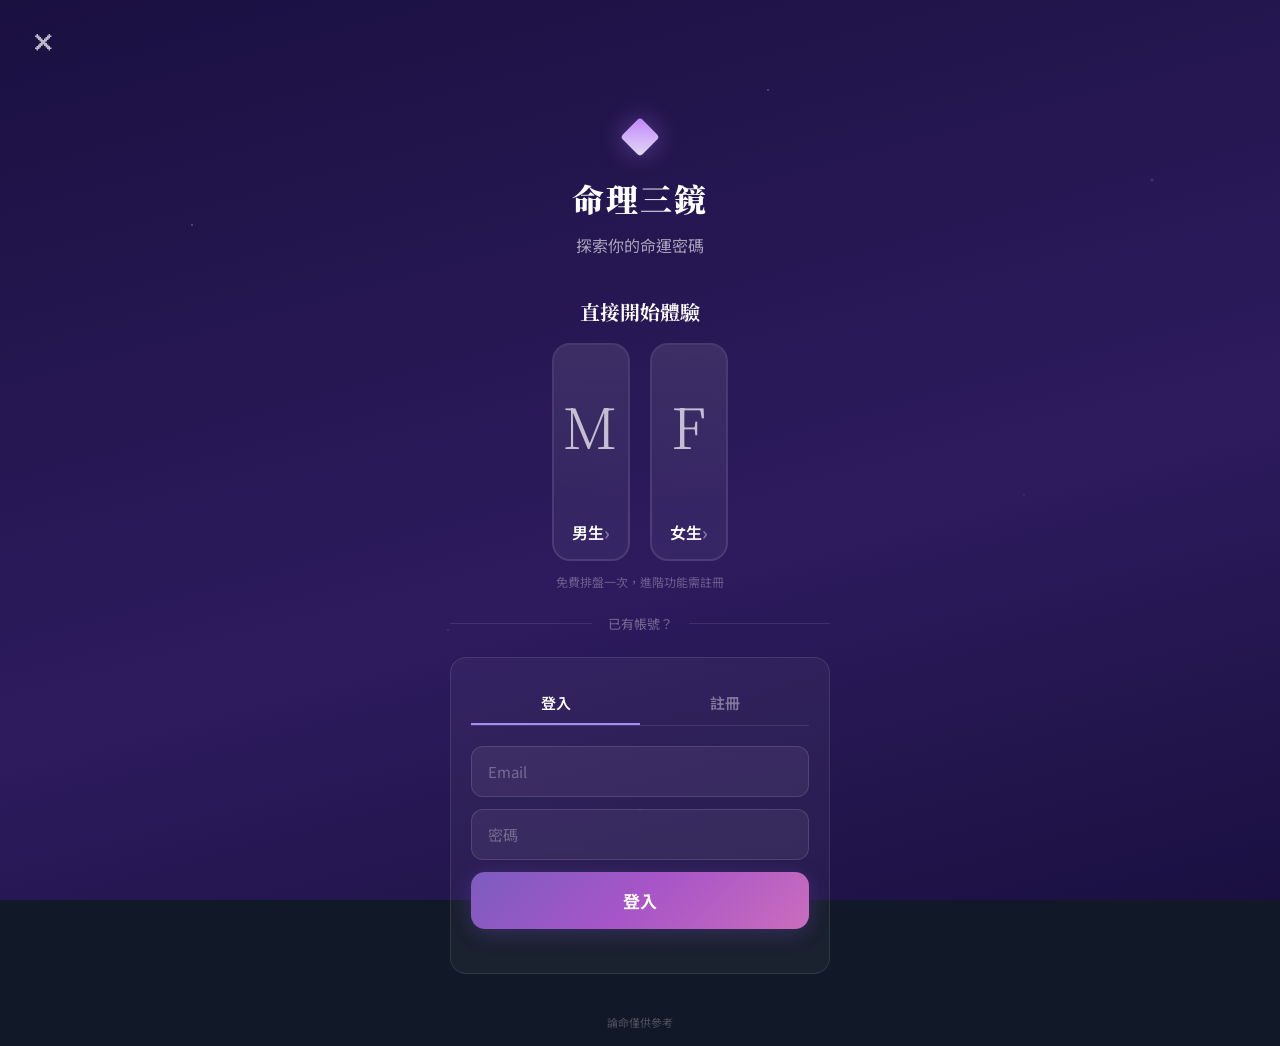
==== commit ba8ce85a: "Update: 直接開始體驗在上、登入在下、footer 論命僅供參考" ====
--- a/index.html
+++ b/index.html
@@ -4,9 +4,11 @@
     <meta charset="UTF-8" />
     <link rel="icon" href="data:image/svg+xml,<svg xmlns='http://www.w3.org/2000/svg' viewBox='0 0 100 100'><text y='.9em' font-size='90'>✦</text></svg>" />
     <meta name="viewport" content="width=device-width, initial-scale=1.0" />
-    <title>命理三鏡 — 引導模式測試</title>
-    <script type="module" crossorigin src="./assets/wizard-CShBBzo7.js"></script>
-    <link rel="stylesheet" crossorigin href="./assets/wizard-CxkNSpQx.css">
+    <title>命理三鏡 — AI 交叉解盤</title>
+    <script type="module" crossorigin src="./assets/wizard-CAsJMx-A.js"></script>
+    <link rel="modulepreload" crossorigin href="./assets/jsx-runtime-CtKVrz-v.js">
+    <link rel="stylesheet" crossorigin href="./assets/jsx-runtime-BpaBfale.css">
+    <link rel="stylesheet" crossorigin href="./assets/wizard-DEgPEDID.css">
   </head>
   <body>
     <div id="wizard-root"></div>
--- a/assets/jsx-runtime-BpaBfale.css
+++ b/assets/jsx-runtime-BpaBfale.css
@@ -0,0 +1 @@
+@import "https://fonts.googleapis.com/css2?family=Noto+Serif+TC:wght@400;600;700;900&family=Noto+Sans+TC:wght@300;400;500;700&display=swap";*,:before,:after{box-sizing:border-box;margin:0;padding:0}:root{--bg:#111827;--surface:#161e30e6;--surface2:#1c253acc;--surface3:#232d41b3;--border:#94856926;--border-hover:#9485694d;--border-active:#c4af8266;--gold:#c4af82;--gold-light:#ddd0a8;--gold-dark:#8a7c5a;--text:#d6d0c4;--text-dim:#a09888;--text-muted:#706860;--text-faint:#4d463e;--teal:#7a9e8e;--red:#c97070;--purple:#8e7eaa;--font-serif:"Noto Serif TC", serif;--font-sans:"Noto Sans TC", sans-serif}body{font-family:var(--font-sans);background:var(--bg);color:var(--text);min-height:100vh;overflow-x:hidden}#root{background:linear-gradient(170deg,#111827 0%,#151c2c 50%,#18202e 100%);min-height:100vh}button{font-family:var(--font-sans);cursor:pointer}textarea,input{font-family:var(--font-sans)}@keyframes spin{to{transform:rotate(360deg)}}@keyframes pulse{0%,to{opacity:.6}50%{opacity:1}}@keyframes barMove{0%{left:-30%}to{left:100%}}@keyframes fadeIn{0%{opacity:0;transform:translateY(16px)}to{opacity:1;transform:translateY(0)}}@keyframes float{0%,to{transform:translateY(0)}50%{transform:translateY(-6px)}}::-webkit-scrollbar{width:6px}::-webkit-scrollbar-track{background:0 0}::-webkit-scrollbar-thumb{background:#94856933;border-radius:3px}::-webkit-scrollbar-thumb:hover{background:#94856959}
--- a/assets/wizard-DEgPEDID.css
+++ b/assets/wizard-DEgPEDID.css
@@ -0,0 +1 @@
+.wizard{flex-direction:column;min-height:100vh;display:flex;position:relative;overflow:hidden}.wizard-bg{z-index:0;background:linear-gradient(165deg,#1a1040 0%,#241650 30%,#2d1b5e 60%,#1a1040 100%);position:fixed;inset:0}.wizard-bg:before{content:"";pointer-events:none;background:radial-gradient(1.5px 1.5px at 15% 25%,#fff6 0%,#0000 100%),radial-gradient(1px 1px at 35% 70%,#ffffff40 0%,#0000 100%),radial-gradient(1.5px 1.5px at 60% 10%,#ffffff59 0%,#0000 100%),radial-gradient(1px 1px at 80% 55%,#fff3 0%,#0000 100%),radial-gradient(1px 1px at 50% 90%,#ffffff26 0%,#0000 100%),radial-gradient(2px 2px at 90% 20%,#b4a0ff4d 0%,#0000 100%);position:absolute;inset:0}.wizard-header{z-index:1;justify-content:space-between;align-items:center;padding:16px 24px;display:flex;position:relative}.wizard-back{color:#ffffffb3;cursor:pointer;background:0 0;border:none;width:40px;padding:8px;font-size:24px;transition:color .2s}.wizard-back:hover{color:#fff}.wizard-logo{font-family:var(--font-serif);letter-spacing:6px;color:#fff;font-size:18px;font-weight:600}.wizard-menu{text-align:right;width:40px}.wizard-progress{z-index:1;justify-content:center;align-items:center;gap:0;padding:8px 40px 16px;display:flex;position:relative}.wizard-progress-track{background:#ffffff26;border-radius:2px;flex:1;max-width:400px;height:3px;position:relative;overflow:hidden}.wizard-progress-fill{background:linear-gradient(90deg,#a78bfa,#c084fc);border-radius:2px;height:100%;transition:width .5s;position:absolute;top:0;left:0}.wizard-progress-labels{justify-content:space-between;max-width:400px;margin:8px auto 0;padding:0 40px;display:flex}.wizard-progress-label{color:#fff6;font-size:11px;transition:color .3s}.wizard-progress-label.active{color:#ffffffd9}.wizard-step-counter{color:#ffffff80;background:#ffffff14;border-radius:12px;padding:3px 10px;font-size:12px;position:absolute;top:8px;right:40px}.wizard-content{z-index:1;flex-direction:column;flex:1;align-items:center;padding:24px;animation:.4s wizardFadeIn;display:flex;position:relative}@keyframes wizardFadeIn{0%{opacity:0;transform:translateY(20px)}to{opacity:1;transform:translateY(0)}}.wizard-question{font-family:var(--font-serif);color:#fff;text-align:center;margin-bottom:32px;font-size:24px;font-weight:700;line-height:1.5}.wizard-subtitle{color:#ffffff8c;text-align:center;margin-top:-20px;margin-bottom:28px;font-size:14px}.wizard-options{flex-direction:column;gap:12px;width:100%;max-width:500px;display:flex}.wizard-option{color:#fff;cursor:pointer;background:#ffffff0f;border:1.5px solid #ffffff1a;border-radius:14px;align-items:center;gap:14px;padding:16px 20px;font-size:16px;transition:all .25s;display:flex}.wizard-option:hover{background:#ffffff1a;border-color:#a08cff66}.wizard-option.selected{background:#7864dc26;border-color:#a08cff99;box-shadow:0 0 20px #7864dc26}.wizard-option-icon{text-align:center;flex-shrink:0;width:32px;font-size:22px}.wizard-option-text{flex:1;font-weight:500}.wizard-option-arrow{color:#ffffff4d;font-size:18px;transition:transform .2s}.wizard-option:hover .wizard-option-arrow{color:#fff9;transform:translate(3px)}.wizard-gender-cards{justify-content:center;gap:20px;max-width:500px;display:flex}.wizard-gender-card{cursor:pointer;background:#ffffff0d;border:2px solid #ffffff1a;border-radius:18px;flex:1;max-width:200px;transition:all .3s;overflow:hidden}.wizard-gender-card:hover{border-color:#a08cff80;transform:translateY(-2px)}.wizard-gender-card.selected{border-color:#a08cffb3;box-shadow:0 4px 24px #7864dc40}.wizard-gender-label{color:#fff;justify-content:space-between;align-items:center;padding:14px 18px;font-size:16px;font-weight:600;display:flex}.wizard-gender-label span:last-child{color:#fff6;font-size:18px}.wizard-date-row{justify-content:center;gap:12px;width:100%;max-width:400px;display:flex}.wizard-select-wrap{flex:1;position:relative}.wizard-select-wrap label{color:#ffffff73;text-align:center;margin-bottom:6px;font-size:12px;display:block}.wizard-select{color:#fff;text-align:center;cursor:pointer;appearance:none;background:#ffffff14;border:1.5px solid #ffffff26;border-radius:12px;width:100%;padding:14px 12px;font-size:16px;transition:border-color .2s}.wizard-select:focus{border-color:#a08cff80;outline:none}.wizard-select option{color:#fff;background:#2d1b5e}.wizard-hint{background:#ffffff0f;border-radius:12px;align-items:flex-start;gap:12px;width:100%;max-width:500px;margin-bottom:24px;padding:14px 18px;display:flex}.wizard-hint-icon{flex-shrink:0;font-size:28px}.wizard-hint-text{color:#ffffffa6;font-size:13px;line-height:1.6}.wizard-time-grid{grid-template-columns:repeat(3,1fr);gap:10px;width:100%;max-width:420px;display:grid}.wizard-time-btn{color:#fff;text-align:center;cursor:pointer;background:#ffffff0f;border:1.5px solid #ffffff1a;border-radius:12px;padding:14px 8px;font-size:14px;transition:all .2s}.wizard-time-btn:hover{background:#ffffff1a;border-color:#a08cff66}.wizard-time-btn.selected{background:#7864dc26;border-color:#a08cff99}.wizard-time-btn .shichen{font-size:16px;font-weight:600}.wizard-time-btn .hours{color:#fff6;margin-top:3px;font-size:11px}.wizard-cta{color:#fff;cursor:pointer;text-align:center;background:linear-gradient(135deg,#7c5cbf,#a855c8,#c96dbd);border:none;border-radius:14px;width:100%;max-width:500px;margin-top:auto;margin-bottom:24px;padding:16px;font-size:17px;font-weight:700;transition:all .3s;box-shadow:0 4px 20px #7850c84d}.wizard-cta:hover{transform:translateY(-1px);box-shadow:0 6px 30px #7850c873}.wizard-cta:disabled{opacity:.4;cursor:not-allowed;box-shadow:none;transform:none}.wizard-cta-secondary{color:#ffffff80;cursor:pointer;background:0 0;border:none;margin-bottom:16px;padding:12px;font-size:15px}.wizard-cta-secondary:hover{color:#fffc}.wizard-welcome{z-index:1;text-align:center;flex-direction:column;flex:1;align-items:center;padding:40px 24px 24px;display:flex;position:relative}.wizard-welcome-icon{margin-bottom:24px;font-size:48px;animation:4s ease-in-out infinite float}.wizard-welcome h1{font-family:var(--font-serif);color:#fff;letter-spacing:2px;margin-bottom:12px;font-size:32px;font-weight:900}.wizard-welcome .tagline{color:#fff9;margin-bottom:40px;font-size:16px}.wizard-badges{gap:16px;margin-bottom:48px;display:flex}.wizard-badge{color:#ffffffa6;background:#ffffff0f;border-radius:20px;align-items:center;gap:6px;padding:8px 16px;font-size:13px;display:flex}.wizard-badge-icon{color:#a78bfa;font-size:14px}.wizard-loading{text-align:center;flex-direction:column;justify-content:center;align-items:center;gap:24px;padding-top:80px;display:flex}.wizard-loading-anim{width:120px;height:120px;position:relative}.wizard-loading-ring{border:2px solid #a08cff26;border-top-color:#a78bfa;border-radius:50%;animation:1.5s linear infinite spin;position:absolute;inset:0}.wizard-loading-ring:nth-child(2){border-top-color:#c084fc;animation-duration:2s;animation-direction:reverse;inset:12px}.wizard-loading-ring:nth-child(3){border-top-color:#e879a8;animation-duration:2.5s;inset:24px}.wizard-loading-star{justify-content:center;align-items:center;font-size:28px;animation:2s ease-in-out infinite pulse;display:flex;position:absolute;inset:36px}.wizard-loading-text{color:#ffffffb3;font-size:16px;animation:2s ease-in-out infinite pulse}.wizard-loading-step{color:#fff6;font-size:13px}.wizard-result{width:100%;max-width:700px;margin:0 auto}.wizard-result-card{background:#ffffff0f;border:1px solid #ffffff1a;border-radius:16px;margin-bottom:16px;padding:24px;animation:.5s wizardFadeIn}.wizard-result-card h3{font-family:var(--font-serif);color:#c4b5fd;align-items:center;gap:8px;margin-bottom:16px;font-size:18px;display:flex}.wizard-result-text{color:#fffc;white-space:pre-wrap;font-size:15px;line-height:1.8}.wizard-result-actions{flex-wrap:wrap;gap:12px;margin-top:24px;display:flex}.wizard-result-btn{cursor:pointer;border-radius:12px;padding:12px 24px;font-size:14px;font-weight:600;transition:all .2s}.wizard-result-btn.primary{color:#fff;background:linear-gradient(135deg,#7c5cbf,#a855c8);border:none}.wizard-result-btn.secondary{color:#ffffffbf;background:#ffffff0f;border:1px solid #ffffff26}.wizard-result-btn:hover{transform:translateY(-1px)}.wizard-chat{box-sizing:border-box;width:100%;max-width:700px;margin:0 auto;overflow:hidden}.wizard-chat-messages{flex-direction:column;gap:12px;max-height:300px;margin-bottom:16px;padding:4px;display:flex;overflow-y:auto}.wizard-chat-msg{border-radius:14px;max-width:85%;padding:12px 16px;font-size:14px;line-height:1.6}.wizard-chat-msg.user{color:#fff;background:#7864dc33;border:1px solid #a08cff33;align-self:flex-end}.wizard-chat-msg.assistant{color:#ffffffd9;white-space:pre-wrap;background:#ffffff0f;border:1px solid #ffffff14;align-self:flex-start}.wizard-chat-input{box-sizing:border-box;gap:8px;width:100%;display:flex}.wizard-chat-input input{color:#fff;background:#ffffff0f;border:1.5px solid #ffffff1f;border-radius:12px;flex:1;min-width:0;padding:14px 18px;font-size:15px}.wizard-chat-input input:focus{border-color:#a08cff66;outline:none}.wizard-chat-input input::placeholder{color:#ffffff4d}.wizard-chat-input button{white-space:nowrap;color:#fff;cursor:pointer;background:linear-gradient(135deg,#7c5cbf,#a855c8);border:none;border-radius:12px;flex-shrink:0;padding:14px 20px;font-size:15px}.wizard-chat-input button:disabled{opacity:.4}.wizard-input{color:#fff;text-align:center;background:#ffffff14;border:1.5px solid #ffffff26;border-radius:12px;width:100%;max-width:400px;padding:14px 18px;font-size:16px}.wizard-input:focus{border-color:#a08cff80;outline:none}.wizard-input::placeholder{color:#ffffff4d}.wizard-system-cards{grid-template-columns:1fr 1fr;gap:12px;width:100%;max-width:420px;display:grid}.wizard-system-card{text-align:center;cursor:pointer;background:#ffffff0f;border:1.5px solid #ffffff1a;border-radius:14px;padding:20px 16px;transition:all .25s}.wizard-system-card:hover{background:#ffffff1a}.wizard-system-card.selected{background:#7864dc26;border-color:#a08cff99}.wizard-system-card .sys-icon{margin-bottom:8px;font-size:32px;display:block}.wizard-system-card .sys-name{color:#fff;font-size:15px;font-weight:600}.wizard-system-card .sys-desc{color:#fff6;margin-top:4px;font-size:11px}.wizard-confirm{width:100%;max-width:500px}.wizard-confirm-card{background:#ffffff0f;border:1px solid #ffffff1a;border-radius:16px;margin-bottom:24px;padding:24px}.wizard-confirm-row{border-bottom:1px solid #ffffff0f;justify-content:space-between;padding:10px 0;font-size:15px;display:flex}.wizard-confirm-row:last-child{border-bottom:none}.wizard-confirm-label{color:#ffffff73}.wizard-confirm-value{color:#fff;font-weight:600}.wizard-footer{z-index:1;text-align:center;color:#ffffff40;padding:16px;font-size:11px;position:relative}.mode-selector{z-index:1;flex-direction:column;justify-content:center;align-items:center;min-height:100vh;padding:40px 24px;display:flex;position:relative}.mode-selector-bg{z-index:0;background:linear-gradient(165deg,#111827 0%,#1a1040 50%,#151c2c 100%);position:fixed;inset:0}.mode-selector h1{font-family:var(--font-serif);color:#fff;z-index:1;margin-bottom:8px;font-size:28px;position:relative}.mode-selector .tagline{color:#ffffff80;z-index:1;margin-bottom:48px;font-size:14px;position:relative}.mode-cards{z-index:1;gap:24px;width:100%;max-width:600px;display:flex;position:relative}.mode-card{text-align:center;cursor:pointer;background:#ffffff0d;border:1.5px solid #ffffff1a;border-radius:20px;flex:1;padding:32px 24px;transition:all .3s}.mode-card:hover{background:#ffffff14;border-color:#a08cff66;transform:translateY(-4px)}.mode-card-icon{margin-bottom:16px;font-size:48px}.mode-card h3{font-family:var(--font-serif);color:#fff;margin-bottom:8px;font-size:18px}.mode-card p{color:#ffffff80;font-size:13px;line-height:1.6}.mode-card-tag{border-radius:12px;margin-top:16px;padding:4px 14px;font-size:11px;font-weight:600;display:inline-block}.mode-card-tag.classic{color:#7a9e8e;background:#7a9e8e26}.mode-card-tag.new{color:#a78bfa;background:#a08cff26}.mode-selector-logout{z-index:1;color:#ffffff59;cursor:pointer;background:0 0;border:none;margin-top:32px;font-size:13px;position:relative}.mode-selector-logout:hover{color:#fff9}.wizard-result-sections{flex-direction:column;gap:16px;display:flex}.wizard-section{background:#ffffff0d;border:1px solid #ffffff14;border-radius:16px;padding:20px 22px;animation:.4s both wizardFadeIn}.wizard-section:first-child{animation-delay:0s}.wizard-section:nth-child(2){animation-delay:80ms}.wizard-section:nth-child(3){animation-delay:.16s}.wizard-section:nth-child(4){animation-delay:.24s}.wizard-section:nth-child(5){animation-delay:.32s}.wizard-section-header{border-bottom:1px solid #ffffff14;margin-bottom:14px;padding-bottom:12px}.wizard-section-title{font-family:var(--font-serif);color:#e2daf5;letter-spacing:.5px;font-size:17px;font-weight:700}.wizard-section-body{color:#ffffffc7;white-space:pre-wrap;font-size:15px;line-height:1.85}.wizard-heban-promo{background:linear-gradient(135deg,#7864dc1a,#c864b414);border:1.5px solid #a08cff33;border-radius:16px;margin:24px 0;padding:24px}.wizard-heban-promo-header{align-items:flex-start;gap:14px;display:flex}.wizard-heban-promo-icon{color:#c084fc;flex-shrink:0;font-size:28px;animation:3s ease-in-out infinite pulse}.wizard-heban-promo-title{font-family:var(--font-serif);color:#fff;margin-bottom:6px;font-size:17px;font-weight:700}.wizard-heban-promo-desc{color:#ffffff8c;font-size:13px;line-height:1.5}.wizard-heban-form{margin-top:20px}.wizard-heban-label{color:#ffffffa6;margin-top:16px;margin-bottom:8px;font-size:13px;font-weight:600}.wizard-heban-label:first-child{margin-top:0}.wizard-heban-relations{flex-wrap:wrap;gap:8px;margin-bottom:8px;display:flex}.wizard-heban-rel-btn{color:#fffc;cursor:pointer;background:#ffffff0f;border:1.5px solid #ffffff1a;border-radius:10px;padding:10px 16px;font-size:14px;transition:all .2s}.wizard-heban-rel-btn:hover{background:#ffffff1a;border-color:#a08cff4d}.wizard-heban-rel-btn.selected{color:#fff;background:#7864dc26;border-color:#a08cff99}.wizard-heban-result{margin:24px 0;animation:.5s wizardFadeIn}.wizard-quick-questions{flex-direction:column;gap:10px;margin-bottom:20px;display:flex}.wizard-quick-q-btn{color:#ffffffd9;text-align:left;cursor:pointer;background:#ffffff0d;border:1.5px solid #ffffff1f;border-radius:12px;width:100%;padding:14px 18px;font-size:15px;transition:all .2s}.wizard-quick-q-btn:hover{color:#fff;background:#7864dc1f;border-color:#a08cff59}.wizard-quick-q-btn:disabled{opacity:.4;cursor:not-allowed}.wizard-quick-q-divider{color:#ffffff59;text-align:center;margin:12px 0 4px;font-size:13px;position:relative}.wizard-quick-q-divider:before,.wizard-quick-q-divider:after{content:"";background:#ffffff1a;width:28%;height:1px;position:absolute;top:50%}.wizard-quick-q-divider:before{left:0}.wizard-quick-q-divider:after{right:0}.wizard-quick-q-deep{background:#c8a0640f;border-color:#c8a06433;font-weight:600}.wizard-quick-q-deep:hover{background:#c8a0641f;border-color:#c8a06466}.wizard-quick-q-heban{background:#7864dc0f;border-color:#a08cff2e}.wizard-quick-q-heban:hover{background:#7864dc26;border-color:#a08cff66}.wizard-quick-q-toggle{color:#ffffff80;cursor:pointer;background:0 0;border:1px solid #ffffff26;border-radius:20px;margin:0 auto 16px;padding:8px 20px;font-size:13px;transition:all .2s;display:block}.wizard-quick-q-toggle:hover{color:#fffc;border-color:#a08cff59}.wizard-diamond{display:inline-block;position:relative}.wizard-diamond:before{content:"";background:linear-gradient(135deg,#c084fc,#e2daf5);border-radius:2px;width:12px;height:12px;display:inline-block;transform:rotate(45deg)}.wizard-welcome-icon.wizard-diamond{margin-bottom:24px;font-size:0}.wizard-welcome-icon.wizard-diamond:before{border-radius:4px;width:28px;height:28px;box-shadow:0 0 24px #c084fc66}.wizard-loading-star.wizard-diamond:before{border-radius:3px;width:18px;height:18px;animation:2s ease-in-out infinite pulse;box-shadow:0 0 16px #c084fc80}.wizard-heban-promo-icon.wizard-diamond{flex-shrink:0;justify-content:center;align-items:center;width:28px;height:28px;font-size:0;display:flex}.wizard-heban-promo-icon.wizard-diamond:before{border-radius:3px;width:16px;height:16px;box-shadow:0 0 12px #c084fc66}.wizard-gender-icon{color:#ffffffb3;width:100%;height:160px;font-size:56px;font-weight:300;font-family:var(--font-serif);letter-spacing:2px;background:linear-gradient(#ffffff0d,#0000);justify-content:center;align-items:center;display:flex}.wizard-welcome-auth{flex-direction:column;align-items:center;width:100%;max-width:380px;display:flex}.wizard-welcome-auth-card{background:#ffffff0a;border:1px solid #ffffff1a;border-radius:16px;width:100%;padding:24px 20px 20px}.wizard-welcome-auth-tabs{border-bottom:1px solid #ffffff1a;gap:0;margin-bottom:20px;display:flex}.wizard-welcome-auth-tab{color:#fff6;cursor:pointer;background:0 0;border:none;border-bottom:2px solid #0000;flex:1;padding:10px 0;font-size:15px;font-weight:600;transition:all .2s}.wizard-welcome-auth-tab.active{color:#fff;border-bottom-color:#a78bfa}.wizard-welcome-auth-tab:hover{color:#ffffffb3}.wizard-welcome-divider{align-items:center;gap:16px;width:100%;max-width:380px;margin:24px 0;display:flex}.wizard-welcome-divider:before,.wizard-welcome-divider:after{content:"";background:#ffffff1a;flex:1;height:1px}.wizard-welcome-divider span{color:#ffffff59;font-size:13px}.wizard-guest-note{color:#ffffff4d;text-align:center;margin-top:12px;font-size:12px}.wizard-user-greeting{color:#fff9;align-items:center;gap:12px;margin-bottom:20px;font-size:14px;display:flex}.wizard-logout-link{color:#ffffff59;cursor:pointer;background:0 0;border:none;font-size:12px;text-decoration:underline}.wizard-logout-link:hover{color:#fff9}.wizard-auth-overlay{-webkit-backdrop-filter:blur(4px);backdrop-filter:blur(4px);z-index:100;background:#0009;justify-content:center;align-items:center;padding:24px;animation:.25s wizardFadeIn;display:flex;position:fixed;inset:0}.wizard-auth-modal{background:linear-gradient(165deg,#241650,#1a1040);border:1.5px solid #ffffff1f;border-radius:20px;width:100%;max-width:380px;padding:36px 28px 28px;position:relative;box-shadow:0 20px 60px #00000080}.wizard-auth-close{color:#fff6;cursor:pointer;background:0 0;border:none;font-size:18px;position:absolute;top:14px;right:16px}.wizard-auth-close:hover{color:#ffffffb3}.wizard-auth-title{font-family:var(--font-serif);color:#fff;text-align:center;margin-bottom:8px;font-size:20px;font-weight:700}.wizard-auth-subtitle{color:#ffffff80;text-align:center;margin-bottom:24px;font-size:13px;line-height:1.5}.wizard-auth-input{color:#fff;box-sizing:border-box;background:#ffffff0f;border:1.5px solid #ffffff1f;border-radius:12px;width:100%;margin-bottom:12px;padding:14px 16px;font-size:15px}.wizard-auth-input:focus{border-color:#a08cff80;outline:none}.wizard-auth-input::placeholder{color:#ffffff4d}.wizard-auth-error{color:#f87171;text-align:center;margin-bottom:8px;font-size:13px}.wizard-auth-switch{color:#ffffff73;cursor:pointer;background:0 0;border:none;margin:16px auto 0;font-size:13px;display:block}.wizard-auth-switch:hover{color:#ffffffbf}@media (width<=600px){.wizard-content{padding:16px}.wizard-gender-cards{gap:12px}.wizard-gender-icon{height:100px;font-size:44px}.wizard-question{margin-bottom:20px;font-size:20px}.wizard-time-grid{grid-template-columns:repeat(2,1fr)}.mode-cards{flex-direction:column}.wizard-system-cards{grid-template-columns:1fr}.wizard-welcome h1{font-size:26px}.wizard-chat,.wizard-chat-input{box-sizing:border-box;width:100%}.wizard-chat-input input{min-width:0;padding:12px 14px;font-size:14px}.wizard-chat-input button{white-space:nowrap;flex-shrink:0;padding:12px 14px;font-size:14px}.wizard-section{padding:16px}.wizard-section-title{font-size:15px}.wizard-section-body{font-size:14px;line-height:1.75}.wizard-heban-promo{padding:16px}.wizard-heban-relations{gap:6px}.wizard-heban-rel-btn{padding:8px 12px;font-size:13px}.wizard-date-row{gap:8px}.wizard-select{padding:12px 8px;font-size:14px}.wizard-result-actions{flex-direction:column;gap:8px}.wizard-result-btn{text-align:center;width:100%}.wizard-cta{margin-bottom:16px}.wizard-header{padding:12px 16px}.wizard-logo{letter-spacing:4px;font-size:16px}}
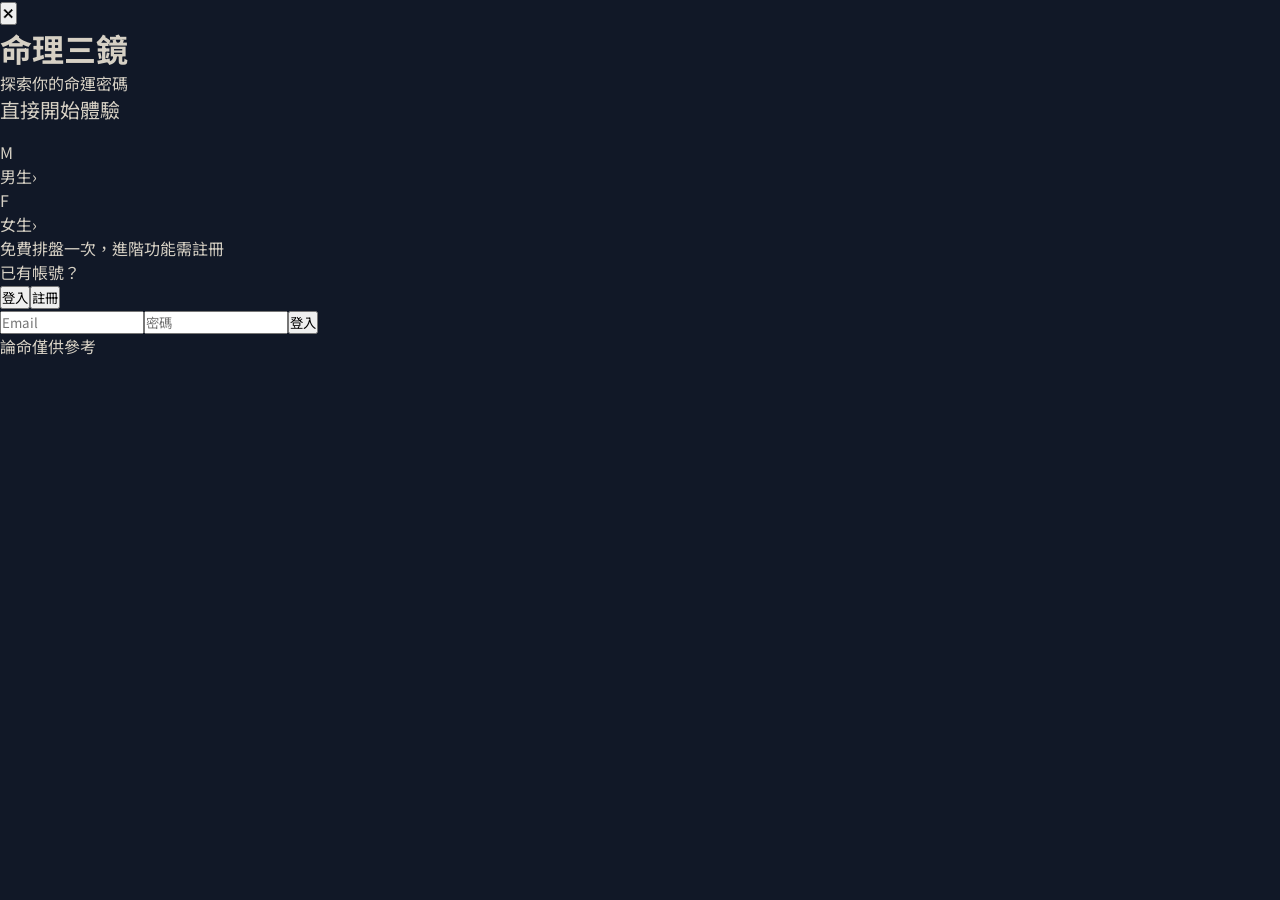
==== commit fe51f36a: "UI: 自動抓段落末句 highlight，不改 prompt" ====
--- a/index.html
+++ b/index.html
@@ -5,10 +5,10 @@
     <link rel="icon" href="data:image/svg+xml,<svg xmlns='http://www.w3.org/2000/svg' viewBox='0 0 100 100'><text y='.9em' font-size='90'>✦</text></svg>" />
     <meta name="viewport" content="width=device-width, initial-scale=1.0" />
     <title>命理三鏡 — AI 交叉解盤</title>
-    <script type="module" crossorigin src="./assets/wizard-CAsJMx-A.js"></script>
+    <script type="module" crossorigin src="./assets/wizard-CrN2bfib.js"></script>
     <link rel="modulepreload" crossorigin href="./assets/jsx-runtime-CtKVrz-v.js">
     <link rel="stylesheet" crossorigin href="./assets/jsx-runtime-BpaBfale.css">
-    <link rel="stylesheet" crossorigin href="./assets/wizard-DEgPEDID.css">
+    <link rel="stylesheet" crossorigin href="./assets/wizard-BfRZbqlV.css">
   </head>
   <body>
     <div id="wizard-root"></div>
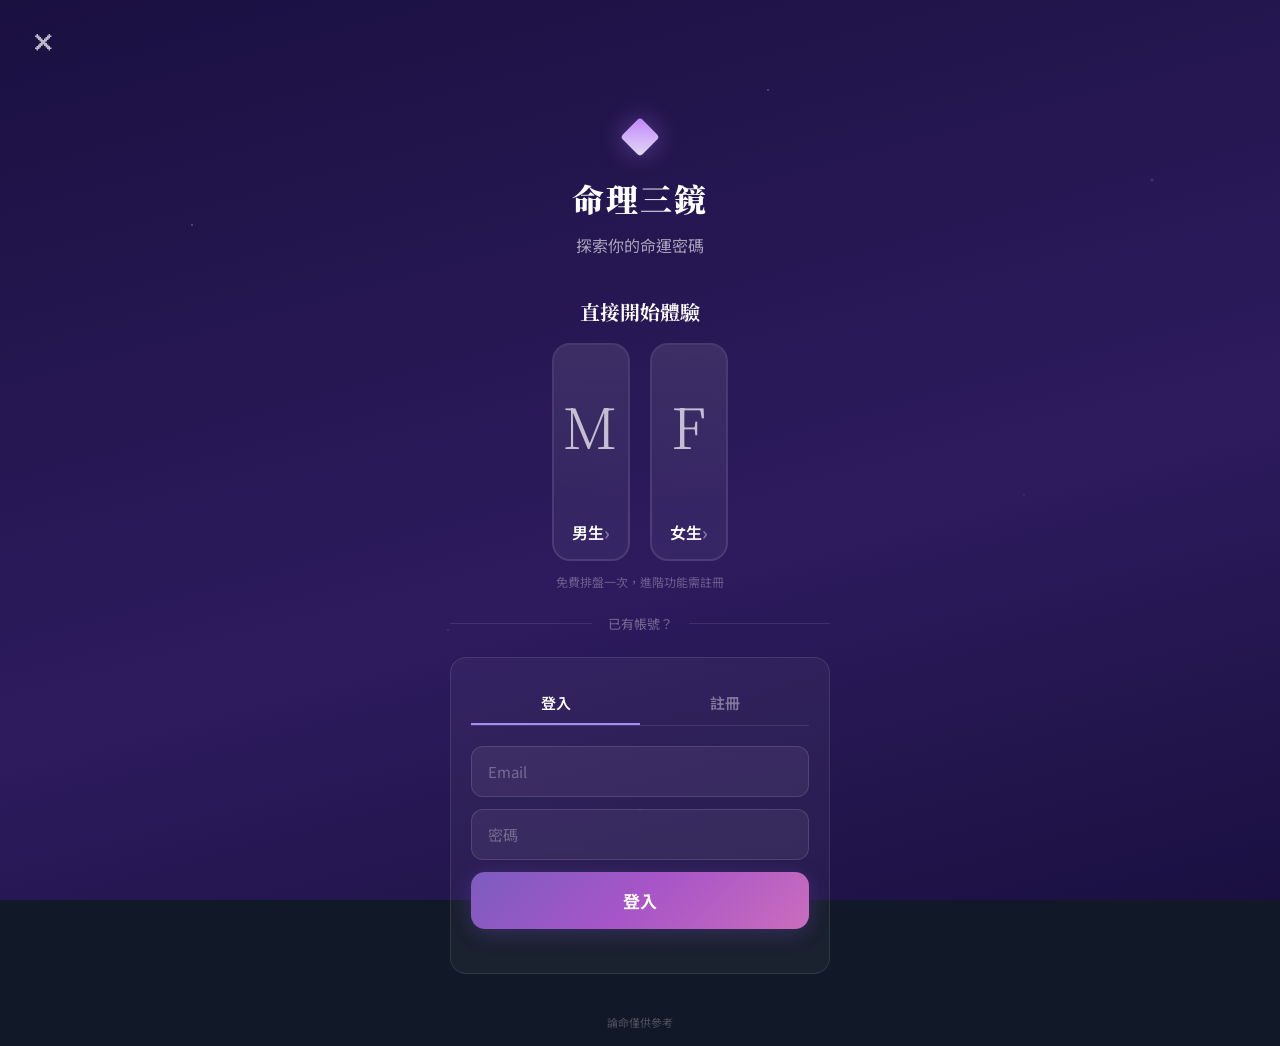
==== commit 2ebb1268: "雙模型：一般分析 Sonnet、大運流年 Opus" ====
--- a/index.html
+++ b/index.html
@@ -5,7 +5,7 @@
     <link rel="icon" href="data:image/svg+xml,<svg xmlns='http://www.w3.org/2000/svg' viewBox='0 0 100 100'><text y='.9em' font-size='90'>✦</text></svg>" />
     <meta name="viewport" content="width=device-width, initial-scale=1.0" />
     <title>命理三鏡 — AI 交叉解盤</title>
-    <script type="module" crossorigin src="./assets/wizard-CrN2bfib.js"></script>
+    <script type="module" crossorigin src="./assets/wizard-CNlU5bJK.js"></script>
     <link rel="modulepreload" crossorigin href="./assets/jsx-runtime-CtKVrz-v.js">
     <link rel="stylesheet" crossorigin href="./assets/jsx-runtime-BpaBfale.css">
     <link rel="stylesheet" crossorigin href="./assets/wizard-BfRZbqlV.css">
--- a/assets/wizard-BfRZbqlV.css
+++ b/assets/wizard-BfRZbqlV.css
@@ -0,0 +1 @@
+.wizard{flex-direction:column;min-height:100vh;display:flex;position:relative;overflow:hidden}.wizard-bg{z-index:0;background:linear-gradient(165deg,#1a1040 0%,#241650 30%,#2d1b5e 60%,#1a1040 100%);position:fixed;inset:0}.wizard-bg:before{content:"";pointer-events:none;background:radial-gradient(1.5px 1.5px at 15% 25%,#fff6 0%,#0000 100%),radial-gradient(1px 1px at 35% 70%,#ffffff40 0%,#0000 100%),radial-gradient(1.5px 1.5px at 60% 10%,#ffffff59 0%,#0000 100%),radial-gradient(1px 1px at 80% 55%,#fff3 0%,#0000 100%),radial-gradient(1px 1px at 50% 90%,#ffffff26 0%,#0000 100%),radial-gradient(2px 2px at 90% 20%,#b4a0ff4d 0%,#0000 100%);position:absolute;inset:0}.wizard-header{z-index:1;justify-content:space-between;align-items:center;padding:16px 24px;display:flex;position:relative}.wizard-back{color:#ffffffb3;cursor:pointer;background:0 0;border:none;width:40px;padding:8px;font-size:24px;transition:color .2s}.wizard-back:hover{color:#fff}.wizard-logo{font-family:var(--font-serif);letter-spacing:6px;color:#fff;font-size:18px;font-weight:600}.wizard-menu{text-align:right;width:40px}.wizard-progress{z-index:1;justify-content:center;align-items:center;gap:0;padding:8px 40px 16px;display:flex;position:relative}.wizard-progress-track{background:#ffffff26;border-radius:2px;flex:1;max-width:400px;height:3px;position:relative;overflow:hidden}.wizard-progress-fill{background:linear-gradient(90deg,#a78bfa,#c084fc);border-radius:2px;height:100%;transition:width .5s;position:absolute;top:0;left:0}.wizard-progress-labels{justify-content:space-between;max-width:400px;margin:8px auto 0;padding:0 40px;display:flex}.wizard-progress-label{color:#fff6;font-size:11px;transition:color .3s}.wizard-progress-label.active{color:#ffffffd9}.wizard-step-counter{color:#ffffff80;background:#ffffff14;border-radius:12px;padding:3px 10px;font-size:12px;position:absolute;top:8px;right:40px}.wizard-content{z-index:1;flex-direction:column;flex:1;align-items:center;padding:24px;animation:.4s wizardFadeIn;display:flex;position:relative}@keyframes wizardFadeIn{0%{opacity:0;transform:translateY(20px)}to{opacity:1;transform:translateY(0)}}.wizard-question{font-family:var(--font-serif);color:#fff;text-align:center;margin-bottom:32px;font-size:24px;font-weight:700;line-height:1.5}.wizard-subtitle{color:#ffffff8c;text-align:center;margin-top:-20px;margin-bottom:28px;font-size:14px}.wizard-options{flex-direction:column;gap:12px;width:100%;max-width:500px;display:flex}.wizard-option{color:#fff;cursor:pointer;background:#ffffff0f;border:1.5px solid #ffffff1a;border-radius:14px;align-items:center;gap:14px;padding:16px 20px;font-size:16px;transition:all .25s;display:flex}.wizard-option:hover{background:#ffffff1a;border-color:#a08cff66}.wizard-option.selected{background:#7864dc26;border-color:#a08cff99;box-shadow:0 0 20px #7864dc26}.wizard-option-icon{text-align:center;flex-shrink:0;width:32px;font-size:22px}.wizard-option-text{flex:1;font-weight:500}.wizard-option-arrow{color:#ffffff4d;font-size:18px;transition:transform .2s}.wizard-option:hover .wizard-option-arrow{color:#fff9;transform:translate(3px)}.wizard-gender-cards{justify-content:center;gap:20px;max-width:500px;display:flex}.wizard-gender-card{cursor:pointer;background:#ffffff0d;border:2px solid #ffffff1a;border-radius:18px;flex:1;max-width:200px;transition:all .3s;overflow:hidden}.wizard-gender-card:hover{border-color:#a08cff80;transform:translateY(-2px)}.wizard-gender-card.selected{border-color:#a08cffb3;box-shadow:0 4px 24px #7864dc40}.wizard-gender-label{color:#fff;justify-content:space-between;align-items:center;padding:14px 18px;font-size:16px;font-weight:600;display:flex}.wizard-gender-label span:last-child{color:#fff6;font-size:18px}.wizard-date-row{justify-content:center;gap:12px;width:100%;max-width:400px;display:flex}.wizard-select-wrap{flex:1;position:relative}.wizard-select-wrap label{color:#ffffff73;text-align:center;margin-bottom:6px;font-size:12px;display:block}.wizard-select{color:#fff;text-align:center;cursor:pointer;appearance:none;background:#ffffff14;border:1.5px solid #ffffff26;border-radius:12px;width:100%;padding:14px 12px;font-size:16px;transition:border-color .2s}.wizard-select:focus{border-color:#a08cff80;outline:none}.wizard-select option{color:#fff;background:#2d1b5e}.wizard-hint{background:#ffffff0f;border-radius:12px;align-items:flex-start;gap:12px;width:100%;max-width:500px;margin-bottom:24px;padding:14px 18px;display:flex}.wizard-hint-icon{flex-shrink:0;font-size:28px}.wizard-hint-text{color:#ffffffa6;font-size:13px;line-height:1.6}.wizard-time-grid{grid-template-columns:repeat(3,1fr);gap:10px;width:100%;max-width:420px;display:grid}.wizard-time-btn{color:#fff;text-align:center;cursor:pointer;background:#ffffff0f;border:1.5px solid #ffffff1a;border-radius:12px;padding:14px 8px;font-size:14px;transition:all .2s}.wizard-time-btn:hover{background:#ffffff1a;border-color:#a08cff66}.wizard-time-btn.selected{background:#7864dc26;border-color:#a08cff99}.wizard-time-btn .shichen{font-size:16px;font-weight:600}.wizard-time-btn .hours{color:#fff6;margin-top:3px;font-size:11px}.wizard-cta{color:#fff;cursor:pointer;text-align:center;background:linear-gradient(135deg,#7c5cbf,#a855c8,#c96dbd);border:none;border-radius:14px;width:100%;max-width:500px;margin-top:auto;margin-bottom:24px;padding:16px;font-size:17px;font-weight:700;transition:all .3s;box-shadow:0 4px 20px #7850c84d}.wizard-cta:hover{transform:translateY(-1px);box-shadow:0 6px 30px #7850c873}.wizard-cta:disabled{opacity:.4;cursor:not-allowed;box-shadow:none;transform:none}.wizard-cta-secondary{color:#ffffff80;cursor:pointer;background:0 0;border:none;margin-bottom:16px;padding:12px;font-size:15px}.wizard-cta-secondary:hover{color:#fffc}.wizard-welcome{z-index:1;text-align:center;flex-direction:column;flex:1;align-items:center;padding:40px 24px 24px;display:flex;position:relative}.wizard-welcome-icon{margin-bottom:24px;font-size:48px;animation:4s ease-in-out infinite float}.wizard-welcome h1{font-family:var(--font-serif);color:#fff;letter-spacing:2px;margin-bottom:12px;font-size:32px;font-weight:900}.wizard-welcome .tagline{color:#fff9;margin-bottom:40px;font-size:16px}.wizard-badges{gap:16px;margin-bottom:48px;display:flex}.wizard-badge{color:#ffffffa6;background:#ffffff0f;border-radius:20px;align-items:center;gap:6px;padding:8px 16px;font-size:13px;display:flex}.wizard-badge-icon{color:#a78bfa;font-size:14px}.wizard-loading{text-align:center;flex-direction:column;justify-content:center;align-items:center;gap:24px;padding-top:80px;display:flex}.wizard-loading-anim{width:120px;height:120px;position:relative}.wizard-loading-ring{border:2px solid #a08cff26;border-top-color:#a78bfa;border-radius:50%;animation:1.5s linear infinite spin;position:absolute;inset:0}.wizard-loading-ring:nth-child(2){border-top-color:#c084fc;animation-duration:2s;animation-direction:reverse;inset:12px}.wizard-loading-ring:nth-child(3){border-top-color:#e879a8;animation-duration:2.5s;inset:24px}.wizard-loading-star{justify-content:center;align-items:center;font-size:28px;animation:2s ease-in-out infinite pulse;display:flex;position:absolute;inset:36px}.wizard-loading-text{color:#ffffffb3;font-size:16px;animation:2s ease-in-out infinite pulse}.wizard-loading-step{color:#fff6;font-size:13px}.wizard-result{width:100%;max-width:700px;margin:0 auto}.wizard-result-card{background:#ffffff0f;border:1px solid #ffffff1a;border-radius:16px;margin-bottom:16px;padding:24px;animation:.5s wizardFadeIn}.wizard-result-card h3{font-family:var(--font-serif);color:#c4b5fd;align-items:center;gap:8px;margin-bottom:16px;font-size:18px;display:flex}.wizard-result-text{color:#fffc;white-space:pre-wrap;font-size:15px;line-height:1.8}.wizard-result-actions{flex-wrap:wrap;gap:12px;margin-top:24px;display:flex}.wizard-result-btn{cursor:pointer;border-radius:12px;padding:12px 24px;font-size:14px;font-weight:600;transition:all .2s}.wizard-result-btn.primary{color:#fff;background:linear-gradient(135deg,#7c5cbf,#a855c8);border:none}.wizard-result-btn.secondary{color:#ffffffbf;background:#ffffff0f;border:1px solid #ffffff26}.wizard-result-btn:hover{transform:translateY(-1px)}.wizard-chat{box-sizing:border-box;width:100%;max-width:700px;margin:0 auto;overflow:hidden}.wizard-chat-messages{flex-direction:column;gap:12px;max-height:300px;margin-bottom:16px;padding:4px;display:flex;overflow-y:auto}.wizard-chat-msg{border-radius:14px;max-width:85%;padding:12px 16px;font-size:14px;line-height:1.6}.wizard-chat-msg.user{color:#fff;background:#7864dc33;border:1px solid #a08cff33;align-self:flex-end}.wizard-chat-msg.assistant{color:#ffffffd9;white-space:pre-wrap;background:#ffffff0f;border:1px solid #ffffff14;align-self:flex-start}.wizard-chat-input{box-sizing:border-box;gap:8px;width:100%;display:flex}.wizard-chat-input input{color:#fff;background:#ffffff0f;border:1.5px solid #ffffff1f;border-radius:12px;flex:1;min-width:0;padding:14px 18px;font-size:15px}.wizard-chat-input input:focus{border-color:#a08cff66;outline:none}.wizard-chat-input input::placeholder{color:#ffffff4d}.wizard-chat-input button{white-space:nowrap;color:#fff;cursor:pointer;background:linear-gradient(135deg,#7c5cbf,#a855c8);border:none;border-radius:12px;flex-shrink:0;padding:14px 20px;font-size:15px}.wizard-chat-input button:disabled{opacity:.4}.wizard-input{color:#fff;text-align:center;background:#ffffff14;border:1.5px solid #ffffff26;border-radius:12px;width:100%;max-width:400px;padding:14px 18px;font-size:16px}.wizard-input:focus{border-color:#a08cff80;outline:none}.wizard-input::placeholder{color:#ffffff4d}.wizard-system-cards{grid-template-columns:1fr 1fr;gap:12px;width:100%;max-width:420px;display:grid}.wizard-system-card{text-align:center;cursor:pointer;background:#ffffff0f;border:1.5px solid #ffffff1a;border-radius:14px;padding:20px 16px;transition:all .25s}.wizard-system-card:hover{background:#ffffff1a}.wizard-system-card.selected{background:#7864dc26;border-color:#a08cff99}.wizard-system-card .sys-icon{margin-bottom:8px;font-size:32px;display:block}.wizard-system-card .sys-name{color:#fff;font-size:15px;font-weight:600}.wizard-system-card .sys-desc{color:#fff6;margin-top:4px;font-size:11px}.wizard-confirm{width:100%;max-width:500px}.wizard-confirm-card{background:#ffffff0f;border:1px solid #ffffff1a;border-radius:16px;margin-bottom:24px;padding:24px}.wizard-confirm-row{border-bottom:1px solid #ffffff0f;justify-content:space-between;padding:10px 0;font-size:15px;display:flex}.wizard-confirm-row:last-child{border-bottom:none}.wizard-confirm-label{color:#ffffff73}.wizard-confirm-value{color:#fff;font-weight:600}.wizard-footer{z-index:1;text-align:center;color:#ffffff40;padding:16px;font-size:11px;position:relative}.mode-selector{z-index:1;flex-direction:column;justify-content:center;align-items:center;min-height:100vh;padding:40px 24px;display:flex;position:relative}.mode-selector-bg{z-index:0;background:linear-gradient(165deg,#111827 0%,#1a1040 50%,#151c2c 100%);position:fixed;inset:0}.mode-selector h1{font-family:var(--font-serif);color:#fff;z-index:1;margin-bottom:8px;font-size:28px;position:relative}.mode-selector .tagline{color:#ffffff80;z-index:1;margin-bottom:48px;font-size:14px;position:relative}.mode-cards{z-index:1;gap:24px;width:100%;max-width:600px;display:flex;position:relative}.mode-card{text-align:center;cursor:pointer;background:#ffffff0d;border:1.5px solid #ffffff1a;border-radius:20px;flex:1;padding:32px 24px;transition:all .3s}.mode-card:hover{background:#ffffff14;border-color:#a08cff66;transform:translateY(-4px)}.mode-card-icon{margin-bottom:16px;font-size:48px}.mode-card h3{font-family:var(--font-serif);color:#fff;margin-bottom:8px;font-size:18px}.mode-card p{color:#ffffff80;font-size:13px;line-height:1.6}.mode-card-tag{border-radius:12px;margin-top:16px;padding:4px 14px;font-size:11px;font-weight:600;display:inline-block}.mode-card-tag.classic{color:#7a9e8e;background:#7a9e8e26}.mode-card-tag.new{color:#a78bfa;background:#a08cff26}.mode-selector-logout{z-index:1;color:#ffffff59;cursor:pointer;background:0 0;border:none;margin-top:32px;font-size:13px;position:relative}.mode-selector-logout:hover{color:#fff9}.wizard-result-sections{flex-direction:column;gap:16px;display:flex}.wizard-section{background:#ffffff0d;border:1px solid #ffffff14;border-radius:16px;padding:20px 22px;animation:.4s both wizardFadeIn}.wizard-section:first-child{animation-delay:0s}.wizard-section:nth-child(2){animation-delay:80ms}.wizard-section:nth-child(3){animation-delay:.16s}.wizard-section:nth-child(4){animation-delay:.24s}.wizard-section:nth-child(5){animation-delay:.32s}.wizard-section-header{border-bottom:1px solid #ffffff14;margin-bottom:14px;padding-bottom:12px}.wizard-section-title{font-family:var(--font-serif);color:#e2daf5;letter-spacing:.5px;font-size:17px;font-weight:700}.wizard-section-body{color:#ffffffc7;white-space:pre-wrap;font-size:15px;line-height:1.85}.wizard-section-summary{color:#ffffffeb;white-space:pre-wrap;background:linear-gradient(135deg,#a78bfa1f,#c084fc14);border-left:3px solid #a78bfa99;border-radius:0 10px 10px 0;margin-top:14px;padding:12px 16px;font-size:14px;font-weight:500;line-height:1.7}.wizard-heban-promo{background:linear-gradient(135deg,#7864dc1a,#c864b414);border:1.5px solid #a08cff33;border-radius:16px;margin:24px 0;padding:24px}.wizard-heban-promo-header{align-items:flex-start;gap:14px;display:flex}.wizard-heban-promo-icon{color:#c084fc;flex-shrink:0;font-size:28px;animation:3s ease-in-out infinite pulse}.wizard-heban-promo-title{font-family:var(--font-serif);color:#fff;margin-bottom:6px;font-size:17px;font-weight:700}.wizard-heban-promo-desc{color:#ffffff8c;font-size:13px;line-height:1.5}.wizard-heban-form{margin-top:20px}.wizard-heban-label{color:#ffffffa6;margin-top:16px;margin-bottom:8px;font-size:13px;font-weight:600}.wizard-heban-label:first-child{margin-top:0}.wizard-heban-relations{flex-wrap:wrap;gap:8px;margin-bottom:8px;display:flex}.wizard-heban-rel-btn{color:#fffc;cursor:pointer;background:#ffffff0f;border:1.5px solid #ffffff1a;border-radius:10px;padding:10px 16px;font-size:14px;transition:all .2s}.wizard-heban-rel-btn:hover{background:#ffffff1a;border-color:#a08cff4d}.wizard-heban-rel-btn.selected{color:#fff;background:#7864dc26;border-color:#a08cff99}.wizard-heban-result{margin:24px 0;animation:.5s wizardFadeIn}.wizard-quick-questions{flex-direction:column;gap:10px;margin-bottom:20px;display:flex}.wizard-quick-q-btn{color:#ffffffd9;text-align:left;cursor:pointer;background:#ffffff0d;border:1.5px solid #ffffff1f;border-radius:12px;width:100%;padding:14px 18px;font-size:15px;transition:all .2s}.wizard-quick-q-btn:hover{color:#fff;background:#7864dc1f;border-color:#a08cff59}.wizard-quick-q-btn:disabled{opacity:.4;cursor:not-allowed}.wizard-quick-q-divider{color:#ffffff59;text-align:center;margin:12px 0 4px;font-size:13px;position:relative}.wizard-quick-q-divider:before,.wizard-quick-q-divider:after{content:"";background:#ffffff1a;width:28%;height:1px;position:absolute;top:50%}.wizard-quick-q-divider:before{left:0}.wizard-quick-q-divider:after{right:0}.wizard-quick-q-deep{background:#c8a0640f;border-color:#c8a06433;font-weight:600}.wizard-quick-q-deep:hover{background:#c8a0641f;border-color:#c8a06466}.wizard-quick-q-heban{background:#7864dc0f;border-color:#a08cff2e}.wizard-quick-q-heban:hover{background:#7864dc26;border-color:#a08cff66}.wizard-quick-q-toggle{color:#ffffff80;cursor:pointer;background:0 0;border:1px solid #ffffff26;border-radius:20px;margin:0 auto 16px;padding:8px 20px;font-size:13px;transition:all .2s;display:block}.wizard-quick-q-toggle:hover{color:#fffc;border-color:#a08cff59}.wizard-diamond{display:inline-block;position:relative}.wizard-diamond:before{content:"";background:linear-gradient(135deg,#c084fc,#e2daf5);border-radius:2px;width:12px;height:12px;display:inline-block;transform:rotate(45deg)}.wizard-welcome-icon.wizard-diamond{margin-bottom:24px;font-size:0}.wizard-welcome-icon.wizard-diamond:before{border-radius:4px;width:28px;height:28px;box-shadow:0 0 24px #c084fc66}.wizard-loading-star.wizard-diamond:before{border-radius:3px;width:18px;height:18px;animation:2s ease-in-out infinite pulse;box-shadow:0 0 16px #c084fc80}.wizard-heban-promo-icon.wizard-diamond{flex-shrink:0;justify-content:center;align-items:center;width:28px;height:28px;font-size:0;display:flex}.wizard-heban-promo-icon.wizard-diamond:before{border-radius:3px;width:16px;height:16px;box-shadow:0 0 12px #c084fc66}.wizard-gender-icon{color:#ffffffb3;width:100%;height:160px;font-size:56px;font-weight:300;font-family:var(--font-serif);letter-spacing:2px;background:linear-gradient(#ffffff0d,#0000);justify-content:center;align-items:center;display:flex}.wizard-welcome-auth{flex-direction:column;align-items:center;width:100%;max-width:380px;display:flex}.wizard-welcome-auth-card{background:#ffffff0a;border:1px solid #ffffff1a;border-radius:16px;width:100%;padding:24px 20px 20px}.wizard-welcome-auth-tabs{border-bottom:1px solid #ffffff1a;gap:0;margin-bottom:20px;display:flex}.wizard-welcome-auth-tab{color:#fff6;cursor:pointer;background:0 0;border:none;border-bottom:2px solid #0000;flex:1;padding:10px 0;font-size:15px;font-weight:600;transition:all .2s}.wizard-welcome-auth-tab.active{color:#fff;border-bottom-color:#a78bfa}.wizard-welcome-auth-tab:hover{color:#ffffffb3}.wizard-welcome-divider{align-items:center;gap:16px;width:100%;max-width:380px;margin:24px 0;display:flex}.wizard-welcome-divider:before,.wizard-welcome-divider:after{content:"";background:#ffffff1a;flex:1;height:1px}.wizard-welcome-divider span{color:#ffffff59;font-size:13px}.wizard-guest-note{color:#ffffff4d;text-align:center;margin-top:12px;font-size:12px}.wizard-user-greeting{color:#fff9;align-items:center;gap:12px;margin-bottom:20px;font-size:14px;display:flex}.wizard-logout-link{color:#ffffff59;cursor:pointer;background:0 0;border:none;font-size:12px;text-decoration:underline}.wizard-logout-link:hover{color:#fff9}.wizard-auth-overlay{-webkit-backdrop-filter:blur(4px);backdrop-filter:blur(4px);z-index:100;background:#0009;justify-content:center;align-items:center;padding:24px;animation:.25s wizardFadeIn;display:flex;position:fixed;inset:0}.wizard-auth-modal{background:linear-gradient(165deg,#241650,#1a1040);border:1.5px solid #ffffff1f;border-radius:20px;width:100%;max-width:380px;padding:36px 28px 28px;position:relative;box-shadow:0 20px 60px #00000080}.wizard-auth-close{color:#fff6;cursor:pointer;background:0 0;border:none;font-size:18px;position:absolute;top:14px;right:16px}.wizard-auth-close:hover{color:#ffffffb3}.wizard-auth-title{font-family:var(--font-serif);color:#fff;text-align:center;margin-bottom:8px;font-size:20px;font-weight:700}.wizard-auth-subtitle{color:#ffffff80;text-align:center;margin-bottom:24px;font-size:13px;line-height:1.5}.wizard-auth-input{color:#fff;box-sizing:border-box;background:#ffffff0f;border:1.5px solid #ffffff1f;border-radius:12px;width:100%;margin-bottom:12px;padding:14px 16px;font-size:15px}.wizard-auth-input:focus{border-color:#a08cff80;outline:none}.wizard-auth-input::placeholder{color:#ffffff4d}.wizard-auth-error{color:#f87171;text-align:center;margin-bottom:8px;font-size:13px}.wizard-auth-switch{color:#ffffff73;cursor:pointer;background:0 0;border:none;margin:16px auto 0;font-size:13px;display:block}.wizard-auth-switch:hover{color:#ffffffbf}@media (width<=600px){.wizard-content{padding:16px}.wizard-gender-cards{gap:12px}.wizard-gender-icon{height:100px;font-size:44px}.wizard-question{margin-bottom:20px;font-size:20px}.wizard-time-grid{grid-template-columns:repeat(2,1fr)}.mode-cards{flex-direction:column}.wizard-system-cards{grid-template-columns:1fr}.wizard-welcome h1{font-size:26px}.wizard-chat,.wizard-chat-input{box-sizing:border-box;width:100%}.wizard-chat-input input{min-width:0;padding:12px 14px;font-size:14px}.wizard-chat-input button{white-space:nowrap;flex-shrink:0;padding:12px 14px;font-size:14px}.wizard-section{padding:16px}.wizard-section-title{font-size:15px}.wizard-section-body{font-size:14px;line-height:1.75}.wizard-heban-promo{padding:16px}.wizard-heban-relations{gap:6px}.wizard-heban-rel-btn{padding:8px 12px;font-size:13px}.wizard-date-row{gap:8px}.wizard-select{padding:12px 8px;font-size:14px}.wizard-result-actions{flex-direction:column;gap:8px}.wizard-result-btn{text-align:center;width:100%}.wizard-cta{margin-bottom:16px}.wizard-header{padding:12px 16px}.wizard-logo{letter-spacing:4px;font-size:16px}}
